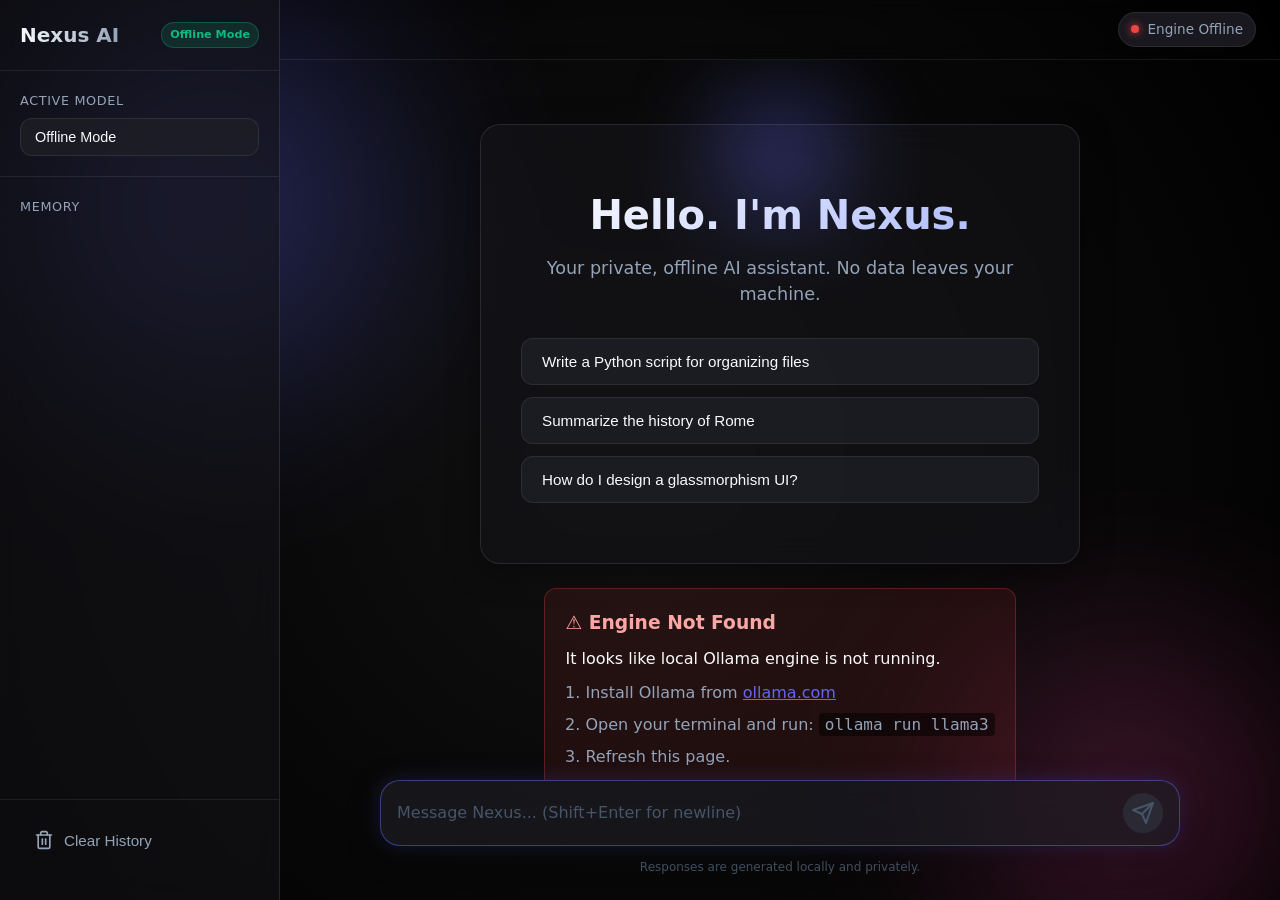
==== index.html @ d17c0cdf "feat: implement autonomous local AI assistant with tool-calling capabilities and startup automation" ====
<!DOCTYPE html>
<html lang="en">
<head>
    <meta charset="UTF-8">
    <meta name="viewport" content="width=device-width, initial-scale=1.0">
    <title>Nexus - Local AI Assistant</title>
    <meta name="description" content="A private, entirely offline, beautifully designed AI assistant powered by Ollama.">
    <link rel="stylesheet" href="style.css">
</head>
<body>
    <div class="app-background">
        <div class="blob blob-1"></div>
        <div class="blob blob-2"></div>
    </div>

    <div class="container">
        <!-- Sidebar -->
        <aside class="sidebar" id="sidebar">
            <div class="sidebar-header">
                <h2>Nexus AI</h2>
                <span class="badge offline-badge">Offline Mode</span>
            </div>
            
            <div class="model-selector-container">
                <label for="model-selector">Active Model</label>
                <div class="custom-select">
                    <select id="model-selector">
                        <option value="loading">Loading models...</option>
                    </select>
                </div>
            </div>

            <nav class="chat-history" id="chat-history">
                <p class="history-label">Memory</p>
                <!-- History items will be injected here -->
            </nav>

            <div class="sidebar-footer">
                <button class="settings-btn" id="clear-chats-btn">
                    <svg width="20" height="20" viewBox="0 0 24 24" fill="none" stroke="currentColor" stroke-width="2" stroke-linecap="round" stroke-linejoin="round"><polyline points="3 6 5 6 21 6"></polyline><path d="M19 6v14a2 2 0 0 1-2 2H7a2 2 0 0 1-2-2V6m3 0V4a2 2 0 0 1 2-2h4a2 2 0 0 1 2 2v2"></path><line x1="10" y1="11" x2="10" y2="17"></line><line x1="14" y1="11" x2="14" y2="17"></line></svg>
                    Clear History
                </button>
            </div>
        </aside>

        <!-- Main Chat Area -->
        <main class="chat-main">
            <header class="top-bar">
                <button id="mobile-menu-btn" class="mobile-only icon-btn">
                    <svg width="24" height="24" viewBox="0 0 24 24" fill="none" stroke="currentColor" stroke-width="2"><line x1="3" y1="12" x2="21" y2="12"></line><line x1="3" y1="6" x2="21" y2="6"></line><line x1="3" y1="18" x2="21" y2="18"></line></svg>
                </button>
                <div class="connection-status" id="connection-status">
                    <span class="status-dot disconnected"></span>
                    <span class="status-text">Ollama Engine Checking...</span>
                </div>
            </header>

            <div class="chat-window" id="chat-window">
                <!-- Welcome Screen -->
                <div class="welcome-screen" id="welcome-screen">
                    <div class="glass-hero">
                        <div class="glow-orb"></div>
                        <h1>Hello. I'm Nexus.</h1>
                        <p>Your private, offline AI assistant. No data leaves your machine.</p>
                        
                        <div class="suggestion-chips">
                            <button class="chip">Write a Python script for organizing files</button>
                            <button class="chip">Summarize the history of Rome</button>
                            <button class="chip">How do I design a glassmorphism UI?</button>
                        </div>
                    </div>

                    <div id="setup-instruction" class="hidden error-card">
                        <h3>⚠️ Engine Not Found</h3>
                        <p>It looks like local Ollama engine is not running.</p>
                        <ol>
                            <li>Install Ollama from <a href="https://ollama.com" target="_blank">ollama.com</a></li>
                            <li>Open your terminal and run: <code>ollama run llama3</code></li>
                            <li>Refresh this page.</li>
                        </ol>
                    </div>
                </div>
                
                <!-- Messages will be injected here -->
                <div class="messages-container" id="messages-container"></div>
                
                <!-- Typign Indicator -->
                <div class="typing-indicator hidden" id="typing-indicator">
                    <span></span><span></span><span></span>
                </div>
            </div>

            <!-- Input Area -->
            <div class="input-area">
                <form id="chat-form" class="chat-form">
                    <div class="input-wrapper glass-panel">
                        <textarea 
                            id="user-input" 
                            placeholder="Message Nexus... (Shift+Enter for newline)" 
                            rows="1"
                            autofocus
                        ></textarea>
                        <button type="submit" id="send-btn" class="send-btn" disabled>
                            <svg width="24" height="24" viewBox="0 0 24 24" fill="none" stroke="currentColor" stroke-width="2" stroke-linecap="round" stroke-linejoin="round"><line x1="22" y1="2" x2="11" y2="13"></line><polygon points="22 2 15 22 11 13 2 9 22 2"></polygon></svg>
                        </button>
                    </div>
                    <div class="input-footer">
                        Responses are generated locally and privately.
                    </div>
                </form>
            </div>
        </main>
    </div>

    <script src="app.js"></script>
</body>
</html>
---- style.css ----
/* ==========================================================================
   Base Styles & Variables
   ========================================================================== */
   :root {
    /* Color Palette - Cyber Dark Theme */
    --bg-color: #050505;
    --surface-1: rgba(20, 20, 25, 0.6);
    --surface-2: rgba(30, 30, 38, 0.8);
    --surface-3: rgba(45, 45, 55, 0.9);
    
    --primary: #6366f1; /* Vibrant Indigo */
    --primary-hover: #818cf8;
    --primary-glow: rgba(99, 102, 241, 0.5);
    
    --secondary: #ec4899; /* Vibrant Pink */
    --accent: #10b981; /* Emerald Green */
    
    --text-primary: #f8fafc;
    --text-secondary: #94a3b8;
    --text-muted: #475569;
    
    --border: rgba(255, 255, 255, 0.08);
    
    /* Typography */
    --font-sans: system-ui, -apple-system, BlinkMacSystemFont, 'Segoe UI', Roboto, Helvetica, Arial, sans-serif;
    --font-mono: 'JetBrains Mono', 'Fira Code', Consolas, Monaco, monospace;
    
    /* Glassmorphism */
    --glass-blur: blur(16px);
    --glass-shadow: 0 8px 32px 0 rgba(0, 0, 0, 0.37);
    --glass-border: 1px solid rgba(255, 255, 255, 0.1);
    
    /* Other */
    --radius-sm: 8px;
    --radius-md: 12px;
    --radius-lg: 20px;
    --radius-pill: 9999px;
    
    --transition-fast: 0.2s cubic-bezier(0.4, 0, 0.2, 1);
    --transition-smooth: 0.4s cubic-bezier(0.4, 0, 0.2, 1);
}

* {
    margin: 0;
    padding: 0;
    box-sizing: border-box;
}

body {
    background-color: var(--bg-color);
    color: var(--text-primary);
    font-family: var(--font-sans);
    line-height: 1.5;
    overflow: hidden;
    height: 100vh;
}

/* ==========================================================================
   Background & Ambient Effects
   ========================================================================== */
.app-background {
    position: fixed;
    top: 0;
    left: 0;
    width: 100vw;
    height: 100vh;
    z-index: -1;
    overflow: hidden;
    background: radial-gradient(circle at center, #111 0%, #000 100%);
}

.blob {
    position: absolute;
    filter: blur(80px);
    border-radius: 50%;
    opacity: 0.4;
    animation: float 20s infinite alternate cubic-bezier(0.4, 0, 0.2, 1);
}

.blob-1 {
    width: 600px;
    height: 600px;
    background: radial-gradient(circle, var(--primary) 0%, transparent 70%);
    top: -100px;
    left: -100px;
}

.blob-2 {
    width: 500px;
    height: 500px;
    background: radial-gradient(circle, var(--secondary) 0%, transparent 70%);
    bottom: -150px;
    right: -100px;
    animation-delay: -5s;
    opacity: 0.3;
}

@keyframes float {
    0% { transform: translate(0, 0) scale(1); }
    50% { transform: translate(100px, 50px) scale(1.1); }
    100% { transform: translate(-50px, 100px) scale(0.9); }
}

/* ==========================================================================
   Layout
   ========================================================================== */
.container {
    display: flex;
    height: 100vh;
    width: 100vw;
    max-width: 1800px;
    margin: 0 auto;
}

/* ==========================================================================
   Sidebar
   ========================================================================== */
.sidebar {
    width: 280px;
    background: var(--surface-1);
    backdrop-filter: var(--glass-blur);
    -webkit-backdrop-filter: var(--glass-blur);
    border-right: var(--glass-border);
    display: flex;
    flex-direction: column;
    padding: 20px 0;
    transition: transform var(--transition-smooth);
    z-index: 10;
}

.sidebar-header {
    padding: 0 20px 20px;
    border-bottom: 1px solid var(--border);
    display: flex;
    align-items: center;
    justify-content: space-between;
}

.sidebar-header h2 {
    font-size: 1.25rem;
    font-weight: 700;
    background: linear-gradient(to right, var(--text-primary), var(--text-secondary));
    -webkit-background-clip: text;
    -webkit-text-fill-color: transparent;
}

.offline-badge {
    background: rgba(16, 185, 129, 0.15);
    color: var(--accent);
    padding: 4px 8px;
    border-radius: var(--radius-pill);
    font-size: 0.7rem;
    font-weight: 600;
    border: 1px solid rgba(16, 185, 129, 0.3);
}

.model-selector-container {
    padding: 20px;
    border-bottom: 1px solid var(--border);
}

.model-selector-container label {
    display: block;
    font-size: 0.8rem;
    color: var(--text-secondary);
    margin-bottom: 8px;
    text-transform: uppercase;
    letter-spacing: 0.05em;
}

.custom-select {
    position: relative;
}

select {
    width: 100%;
    appearance: none;
    background: var(--surface-2);
    border: 1px solid var(--border);
    color: var(--text-primary);
    padding: 10px 14px;
    border-radius: var(--radius-md);
    font-size: 0.9rem;
    cursor: pointer;
    transition: var(--transition-fast);
    outline: none;
}

select:hover, select:focus {
    border-color: var(--primary);
    box-shadow: 0 0 0 2px var(--primary-glow);
}

.chat-history {
    flex: 1;
    overflow-y: auto;
    padding: 20px;
    display: flex;
    flex-direction: column;
    gap: 8px;
}

.history-label {
    font-size: 0.8rem;
    color: var(--text-secondary);
    margin-bottom: 8px;
    text-transform: uppercase;
    letter-spacing: 0.05em;
}

/* Scrollbar */
::-webkit-scrollbar { width: 6px; }
::-webkit-scrollbar-track { background: transparent; }
::-webkit-scrollbar-thumb { background: rgba(255, 255, 255, 0.1); border-radius: 10px; }
::-webkit-scrollbar-thumb:hover { background: rgba(255, 255, 255, 0.2); }

.sidebar-footer {
    padding: 20px;
    border-top: 1px solid var(--border);
}

.settings-btn {
    width: 100%;
    display: flex;
    align-items: center;
    gap: 10px;
    background: transparent;
    color: var(--text-secondary);
    border: none;
    padding: 10px 14px;
    border-radius: var(--radius-md);
    cursor: pointer;
    font-size: 0.95rem;
    transition: var(--transition-fast);
}

.settings-btn:hover {
    background: rgba(255, 255, 255, 0.05);
    color: var(--text-primary);
}

/* ==========================================================================
   Main Chat Area
   ========================================================================== */
.chat-main {
    flex: 1;
    display: flex;
    flex-direction: column;
    position: relative;
}

.top-bar {
    height: 60px;
    padding: 0 24px;
    display: flex;
    align-items: center;
    justify-content: flex-end; /* Mobile menu on left, status on right */
    backdrop-filter: blur(10px);
    -webkit-backdrop-filter: blur(10px);
    border-bottom: 1px solid var(--border);
    z-index: 5;
}

.mobile-only { display: none; }
.icon-btn {
    background: transparent;
    border: none;
    color: var(--text-secondary);
    cursor: pointer;
    padding: 8px;
    border-radius: var(--radius-sm);
    transition: var(--transition-fast);
}
.icon-btn:hover { background: var(--surface-2); color: var(--text-primary); }

.connection-status {
    display: flex;
    align-items: center;
    gap: 8px;
    font-size: 0.85rem;
    color: var(--text-secondary);
    background: var(--surface-2);
    padding: 6px 12px;
    border-radius: var(--radius-pill);
    border: 1px solid var(--border);
}

.status-dot {
    width: 8px;
    height: 8px;
    border-radius: 50%;
}
.status-dot.connected { background: var(--accent); box-shadow: 0 0 8px var(--accent); }
.status-dot.disconnected { background: #ef4444; box-shadow: 0 0 8px #ef4444; }
.status-dot.checking { background: #f59e0b; animation: pulse 1.5s infinite; }

@keyframes pulse {
    0% { opacity: 0.5; }
    50% { opacity: 1; }
    100% { opacity: 0.5; }
}

.chat-window {
    flex: 1;
    overflow-y: auto;
    padding: 24px;
    display: flex;
    flex-direction: column;
    scroll-behavior: smooth;
}

.messages-container {
    max-width: 800px;
    margin: 0 auto;
    width: 100%;
    display: flex;
    flex-direction: column;
    gap: 24px;
    padding-bottom: 40px;
}

/* ==========================================================================
   Welcome Screen Design
   ========================================================================== */
.welcome-screen {
    flex: 1;
    display: flex;
    flex-direction: column;
    align-items: center;
    justify-content: center;
    text-align: center;
    padding: 40px 20px;
}

.glass-hero {
    background: var(--surface-1);
    backdrop-filter: var(--glass-blur);
    -webkit-backdrop-filter: var(--glass-blur);
    border: var(--glass-border);
    border-radius: var(--radius-lg);
    padding: 60px 40px;
    max-width: 600px;
    position: relative;
    box-shadow: var(--glass-shadow);
    animation: formIn 0.8s cubic-bezier(0.16, 1, 0.3, 1) forwards;
}

.glow-orb {
    position: absolute;
    top: -20px;
    left: 50%;
    transform: translateX(-50%);
    width: 100px;
    height: 100px;
    background: var(--primary);
    filter: blur(50px);
    opacity: 0.5;
    z-index: -1;
}

.glass-hero h1 {
    font-size: 2.5rem;
    font-weight: 800;
    margin-bottom: 10px;
    background: linear-gradient(135deg, #fff 0%, #a5b4fc 100%);
    -webkit-background-clip: text;
    -webkit-text-fill-color: transparent;
}

.glass-hero p {
    color: var(--text-secondary);
    margin-bottom: 30px;
    font-size: 1.1rem;
}

.suggestion-chips {
    display: flex;
    flex-direction: column;
    gap: 12px;
}

.chip {
    background: var(--surface-2);
    border: 1px solid var(--border);
    color: var(--text-primary);
    padding: 14px 20px;
    border-radius: var(--radius-md);
    font-size: 0.95rem;
    cursor: pointer;
    transition: all var(--transition-fast);
    text-align: left;
}

.chip:hover {
    background: rgba(255, 255, 255, 0.08);
    border-color: var(--primary-glow);
    transform: translateY(-2px);
}

.error-card {
    margin-top: 24px;
    background: rgba(239, 68, 68, 0.1);
    border: 1px solid rgba(239, 68, 68, 0.3);
    padding: 20px;
    border-radius: var(--radius-md);
    text-align: left;
}
.error-card h3 { color: #fca5a5; margin-bottom: 10px; }
.error-card a { color: var(--primary); }
.error-card code { background: rgba(0,0,0,0.5); padding: 2px 6px; border-radius: 4px; font-family: var(--font-mono); }
.error-card ol { padding-left: 20px; color: var(--text-secondary); margin-top: 10px; }
.error-card li { margin-bottom: 8px; }

.hidden { display: none !important; }

/* ==========================================================================
   Chat Messages
   ========================================================================== */
.message {
    display: flex;
    gap: 16px;
    opacity: 0;
    animation: slideUp 0.4s var(--transition-smooth) forwards;
}

.message.user { flex-direction: row-reverse; }

.avatar {
    width: 36px;
    height: 36px;
    border-radius: 50%;
    display: flex;
    align-items: center;
    justify-content: center;
    font-weight: bold;
    flex-shrink: 0;
}

.user .avatar { background: var(--primary); color: white; }
.assistant .avatar {
    background: var(--surface-3);
    border: 1px solid var(--border);
    box-shadow: 0 0 10px var(--primary-glow);
}

.msg-content {
    background: var(--surface-1);
    backdrop-filter: blur(8px);
    -webkit-backdrop-filter: blur(8px);
    border: var(--glass-border);
    padding: 16px 20px;
    border-radius: var(--radius-lg);
    max-width: 85%;
    line-height: 1.6;
    font-size: 0.95rem;
}

.user .msg-content {
    background: var(--surface-2);
    border-radius: var(--radius-lg) 4px var(--radius-lg) var(--radius-lg);
    border-color: rgba(255, 255, 255, 0.05);
}

.assistant .msg-content {
    border-radius: 4px var(--radius-lg) var(--radius-lg) var(--radius-lg);
    box-shadow: 0 4px 15px rgba(0,0,0,0.2);
}

/* Markdown parsing base styles */
.msg-content pre {
    background: #0f111a;
    padding: 16px;
    border-radius: var(--radius-md);
    overflow-x: auto;
    margin: 12px 0;
    border: 1px solid rgba(255,255,255,0.05);
}
.msg-content code {
    font-family: var(--font-mono);
    font-size: 0.85rem;
    color: #a5b4fc;
}
.msg-content p:not(:last-child) { margin-bottom: 12px; }

/* Typing indicator */
.typing-indicator {
    display: flex;
    gap: 4px;
    padding: 16px;
    margin-left: 52px; /* aligns with assistant message content */
}

.typing-indicator span {
    width: 6px;
    height: 6px;
    background: var(--text-secondary);
    border-radius: 50%;
    animation: bounce 1.4s infinite ease-in-out both;
}

.typing-indicator span:nth-child(1) { animation-delay: -0.32s; }
.typing-indicator span:nth-child(2) { animation-delay: -0.16s; }

@keyframes bounce {
    0%, 80%, 100% { transform: scale(0); }
    40% { transform: scale(1); }
}

@keyframes slideUp {
    from { opacity: 0; transform: translateY(20px); }
    to { opacity: 1; transform: translateY(0); }
}

/* ==========================================================================
   Input Area
   ========================================================================== */
.input-area {
    padding: 0 24px 24px;
    position: relative;
}

.chat-form {
    max-width: 800px;
    margin: 0 auto;
    position: relative;
    z-index: 10;
}

.glass-panel {
    background: rgba(30, 30, 38, 0.65);
    backdrop-filter: var(--glass-blur);
    -webkit-backdrop-filter: var(--glass-blur);
    border: 1px solid rgba(255, 255, 255, 0.15);
    border-radius: var(--radius-lg);
    box-shadow: var(--glass-shadow);
    display: flex;
    align-items: flex-end;
    padding: 12px 16px;
    transition: border-color var(--transition-fast), box-shadow var(--transition-fast);
}

.glass-panel:focus-within {
    border-color: rgba(99, 102, 241, 0.5);
    box-shadow: 0 0 20px rgba(99, 102, 241, 0.2), var(--glass-shadow);
}

#user-input {
    flex: 1;
    background: transparent;
    border: none;
    color: var(--text-primary);
    font-family: var(--font-sans);
    font-size: 1rem;
    resize: none;
    max-height: 200px;
    padding: 8px 0;
    outline: none;
    line-height: 1.5;
}

#user-input::placeholder { color: var(--text-muted); }

.send-btn {
    background: var(--primary);
    color: white;
    border: none;
    width: 40px;
    height: 40px;
    border-radius: 50%;
    display: flex;
    align-items: center;
    justify-content: center;
    cursor: pointer;
    transition: var(--transition-fast);
    flex-shrink: 0;
    margin-left: 12px;
}

.send-btn:hover:not(:disabled) {
    background: var(--primary-hover);
    transform: scale(1.05);
    box-shadow: 0 0 15px var(--primary-glow);
}

.send-btn:disabled {
    background: var(--surface-3);
    color: var(--text-muted);
    cursor: not-allowed;
    transform: none;
    box-shadow: none;
}

.input-footer {
    text-align: center;
    font-size: 0.75rem;
    color: var(--text-muted);
    margin-top: 12px;
}

/* ==========================================================================
   Responsive Design
   ========================================================================== */
@media (max-width: 768px) {
    .container { position: relative; }
    
    .sidebar {
        position: absolute;
        left: -100%;
        height: 100%;
        box-shadow: 5px 0 25px rgba(0,0,0,0.5);
    }
    
    .sidebar.open { left: 0; }
    
    .mobile-only { display: block; }
    
    .top-bar { justify-content: space-between; }
    
    .message { max-width: 95%; flex-direction: column !important; gap: 8px; }
    .avatar { width: 28px; height: 28px; font-size: 12px; }
    
    .msg-content { max-width: 100%; }
}
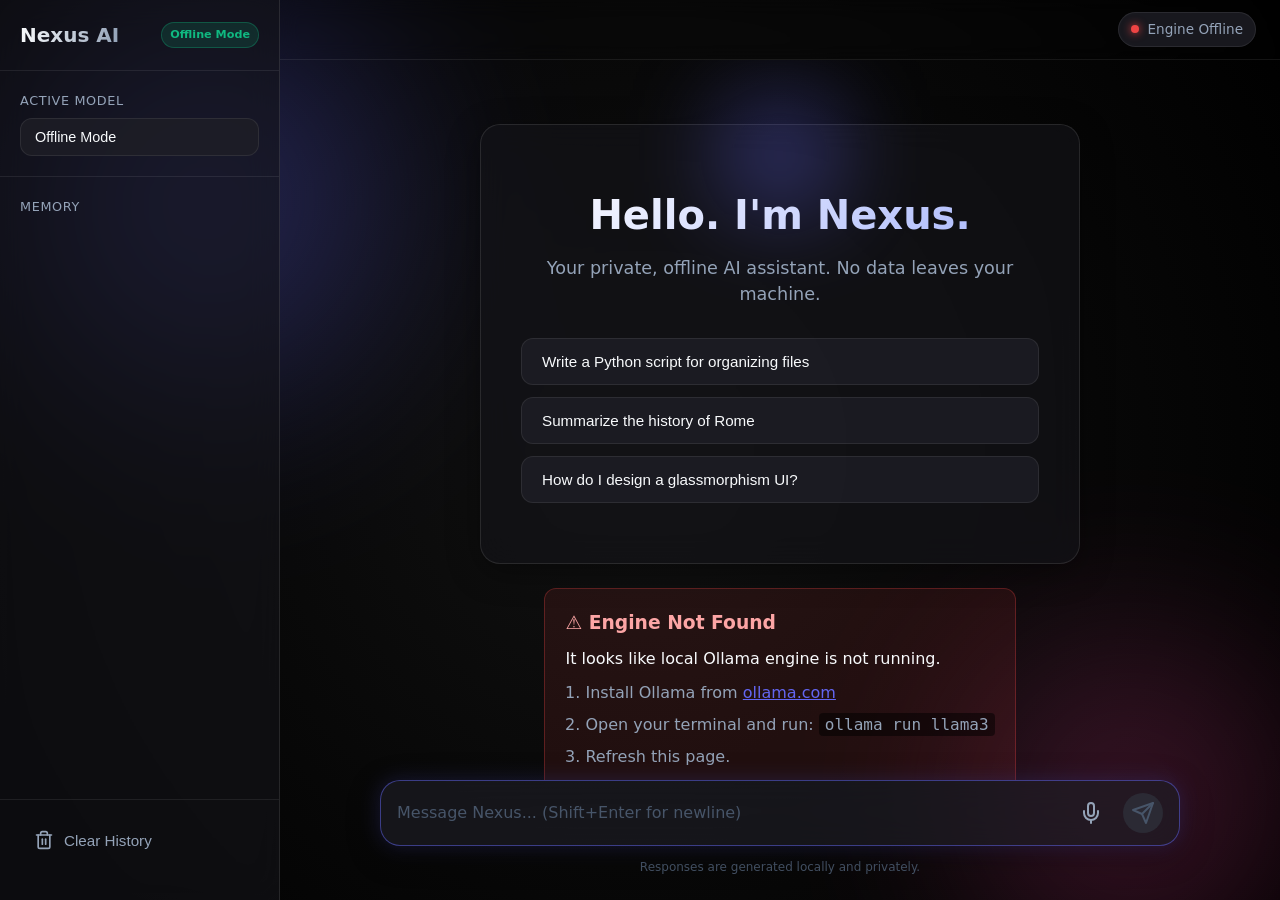
==== commit c34e2db8: "feat: integrate Web Speech API for voice input and text-to-speech functionality with visual feedback" ====
--- a/index.html
+++ b/index.html
@@ -100,6 +100,9 @@
                             rows="1"
                             autofocus
                         ></textarea>
+                        <button type="button" id="mic-btn" class="mic-btn" title="Speak to Jarvis">
+                            <svg width="24" height="24" viewBox="0 0 24 24" fill="none" stroke="currentColor" stroke-width="2" stroke-linecap="round" stroke-linejoin="round"><path d="M12 2a3 3 0 0 0-3 3v7a3 3 0 0 0 6 0V5a3 3 0 0 0-3-3Z"></path><path d="M19 10v2a7 7 0 0 1-14 0v-2"></path><line x1="12" y1="19" x2="12" y2="22"></line></svg>
+                        </button>
                         <button type="submit" id="send-btn" class="send-btn" disabled>
                             <svg width="24" height="24" viewBox="0 0 24 24" fill="none" stroke="currentColor" stroke-width="2" stroke-linecap="round" stroke-linejoin="round"><line x1="22" y1="2" x2="11" y2="13"></line><polygon points="22 2 15 22 11 13 2 9 22 2"></polygon></svg>
                         </button>
--- a/style.css
+++ b/style.css
@@ -356,6 +356,17 @@
     filter: blur(50px);
     opacity: 0.5;
     z-index: -1;
+    transition: all var(--transition-smooth);
+}
+
+.orb-speaking {
+    animation: orbPulse 1s infinite alternate ease-in-out;
+    background: var(--secondary);
+}
+
+@keyframes orbPulse {
+    from { transform: translateX(-50%) scale(1); opacity: 0.6; filter: blur(50px); }
+    to { transform: translateX(-50%) scale(1.4); opacity: 1; filter: blur(70px); box-shadow: 0 0 80px var(--secondary); }
 }
 
 .glass-hero h1 {
@@ -560,6 +571,39 @@
 
 #user-input::placeholder { color: var(--text-muted); }
 
+.mic-btn {
+    background: transparent;
+    color: var(--text-secondary);
+    border: none;
+    width: 40px;
+    height: 40px;
+    border-radius: 50%;
+    display: flex;
+    align-items: center;
+    justify-content: center;
+    cursor: pointer;
+    transition: var(--transition-fast);
+    flex-shrink: 0;
+    margin-left: 12px;
+}
+
+.mic-btn:hover {
+    color: var(--text-primary);
+    background: var(--surface-3);
+    transform: scale(1.05);
+}
+
+.mic-btn.mic-active {
+    color: #ef4444;
+    animation: micPulse 1.5s infinite;
+}
+
+@keyframes micPulse {
+    0% { transform: scale(1); text-shadow: 0 0 5px rgba(239, 68, 68, 0.5); }
+    50% { transform: scale(1.15); text-shadow: 0 0 15px rgba(239, 68, 68, 0.9); }
+    100% { transform: scale(1); text-shadow: 0 0 5px rgba(239, 68, 68, 0.5); }
+}
+
 .send-btn {
     background: var(--primary);
     color: white;
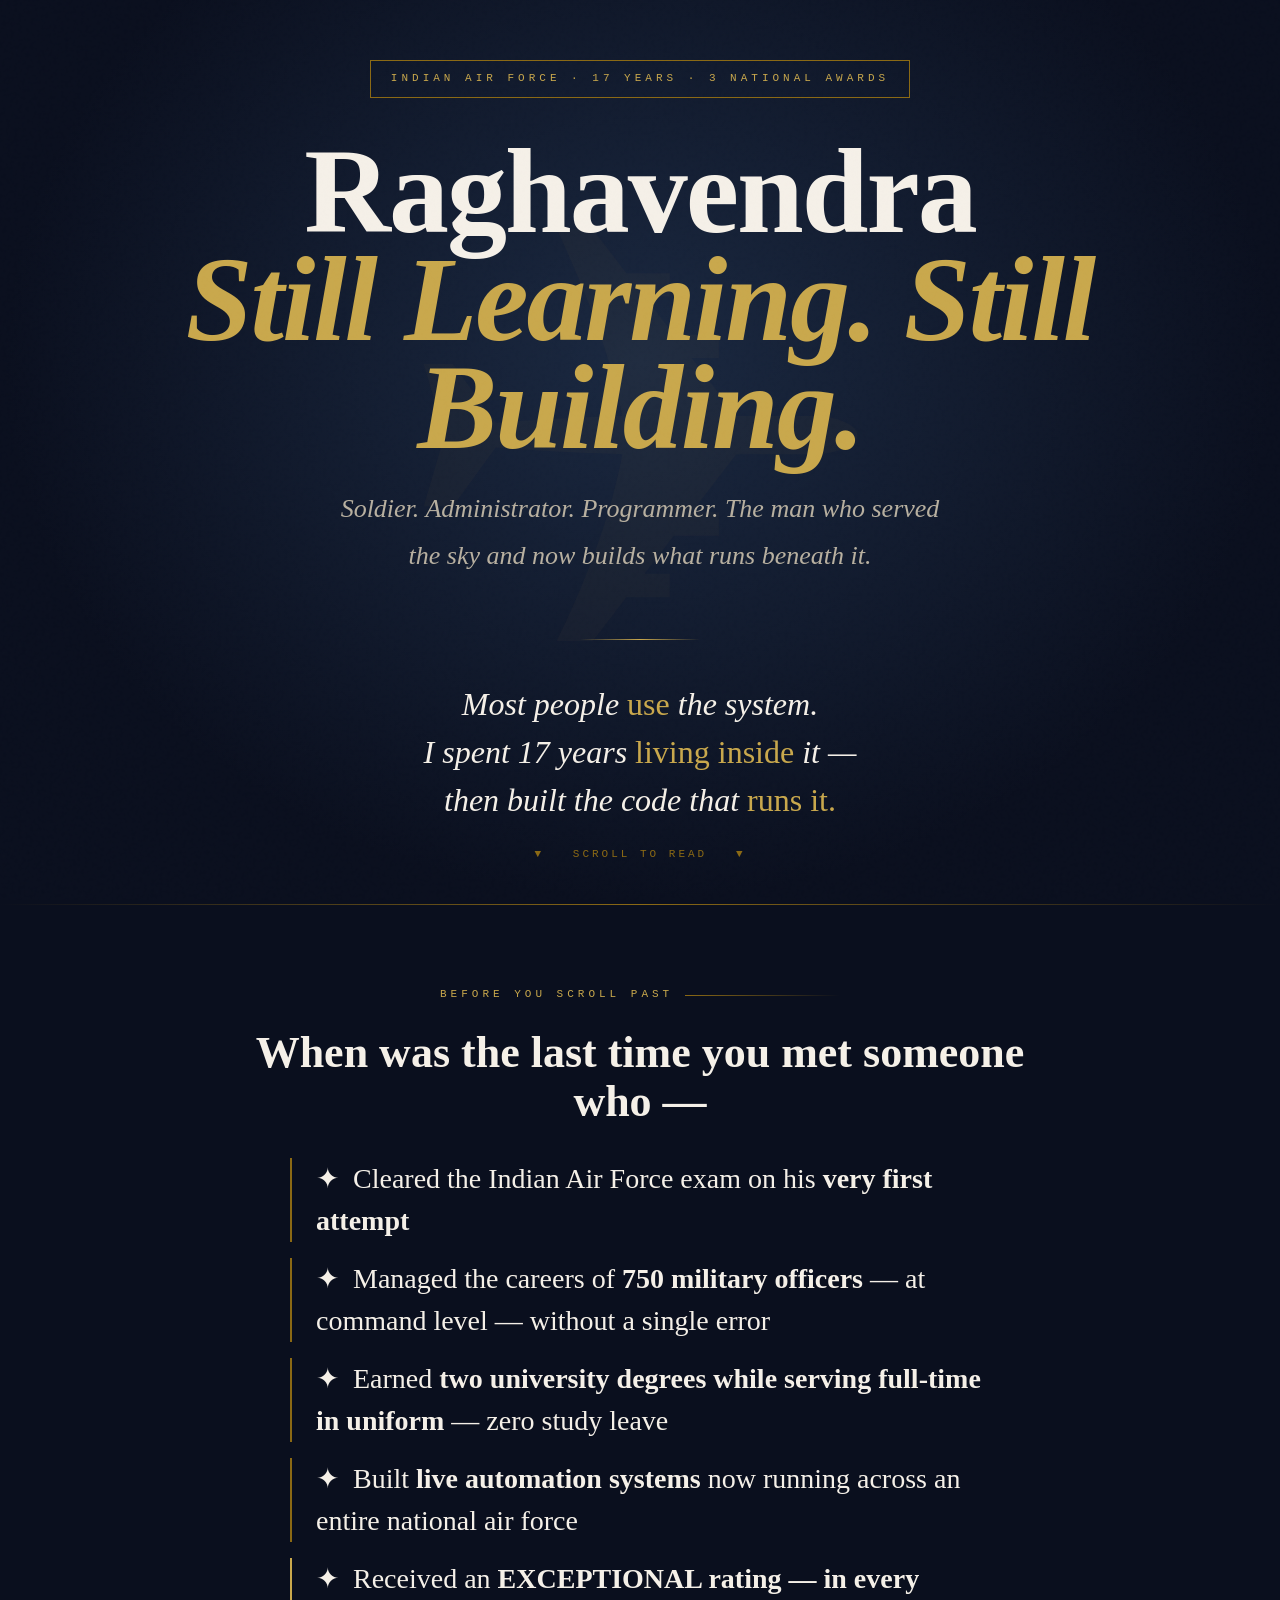
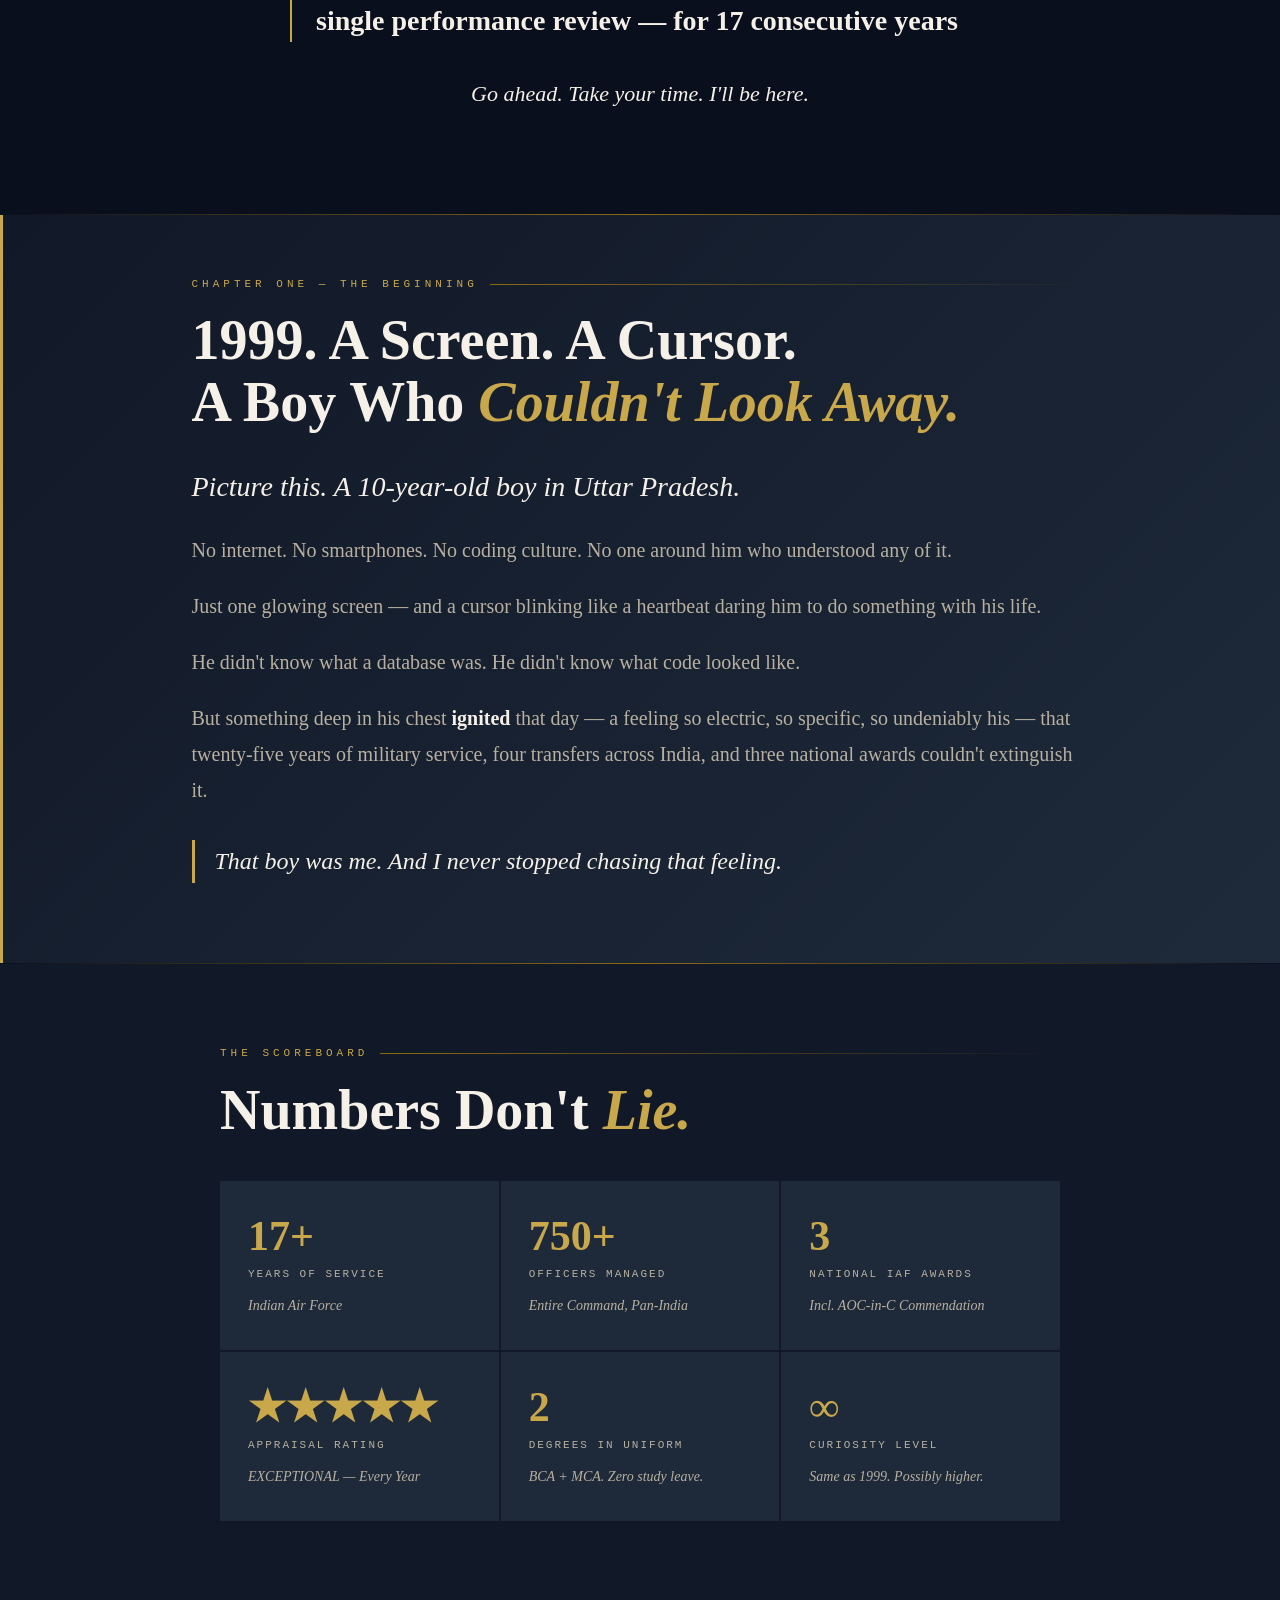
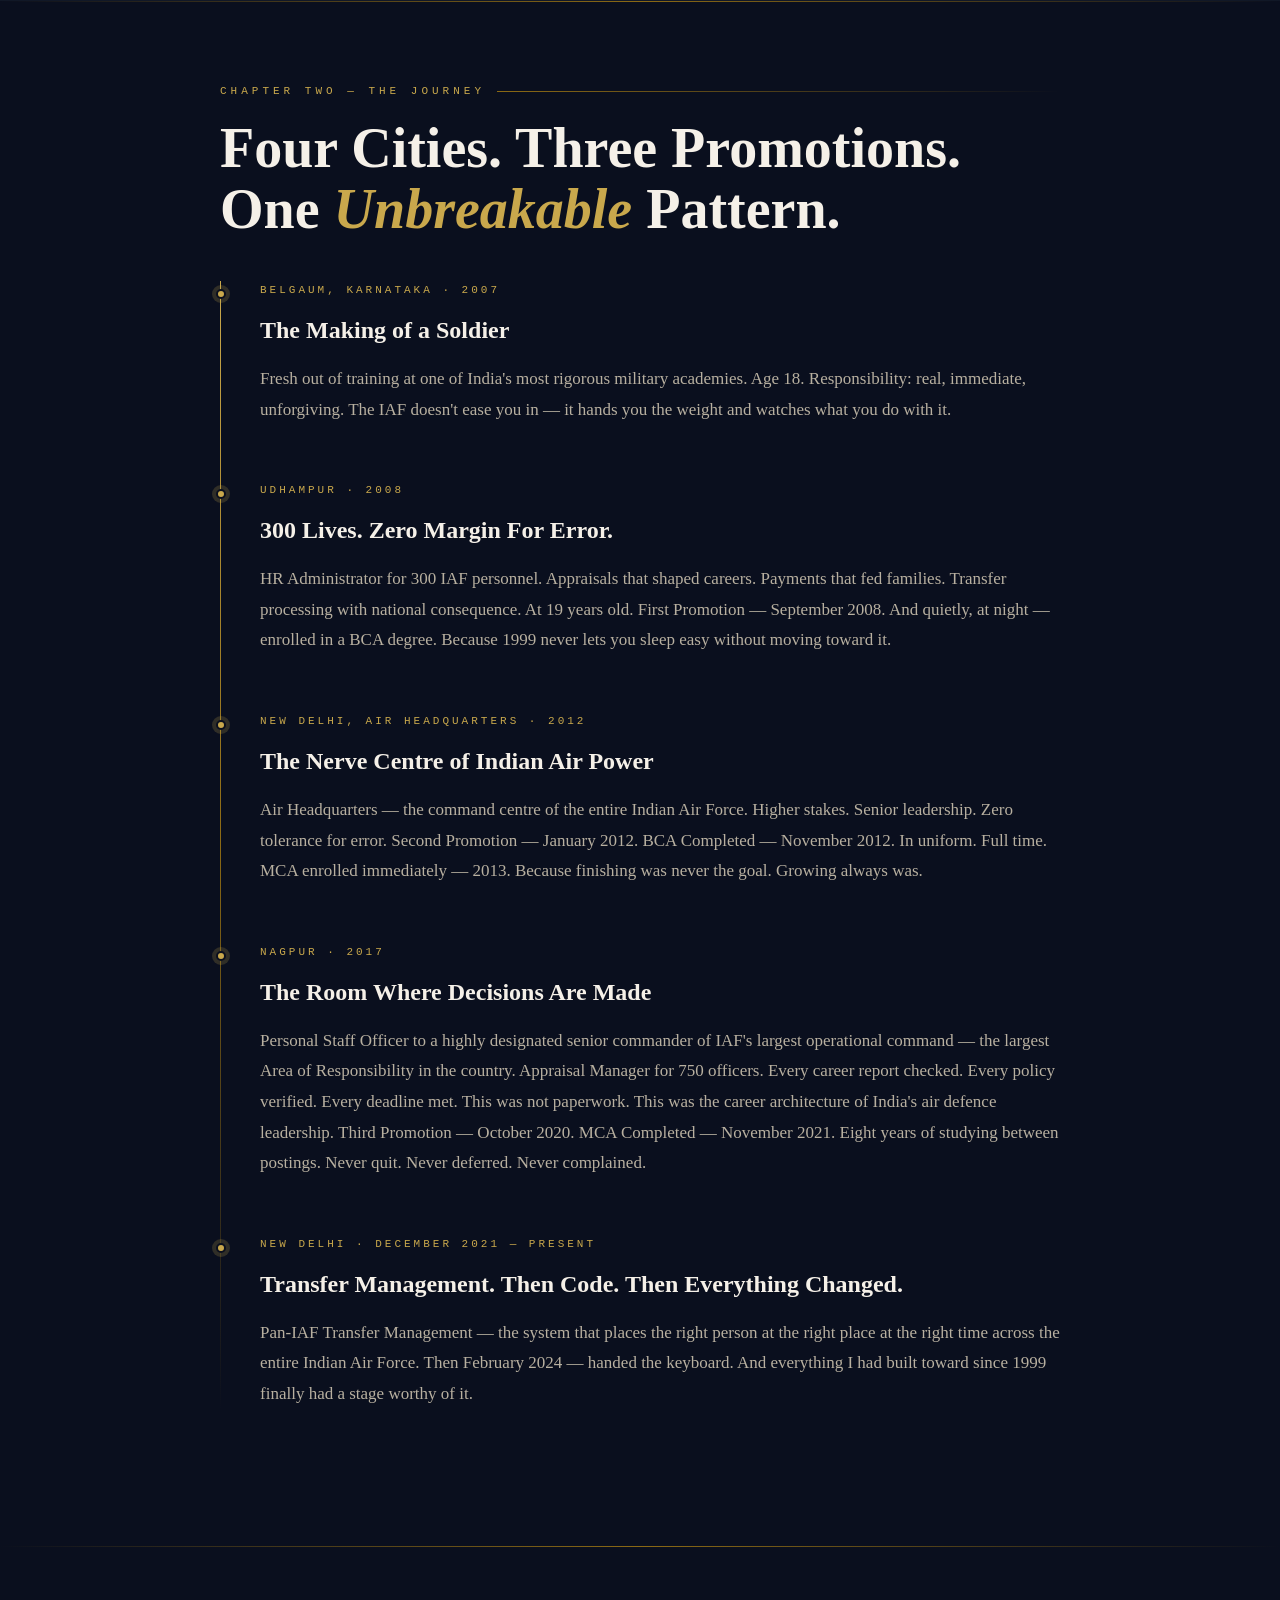
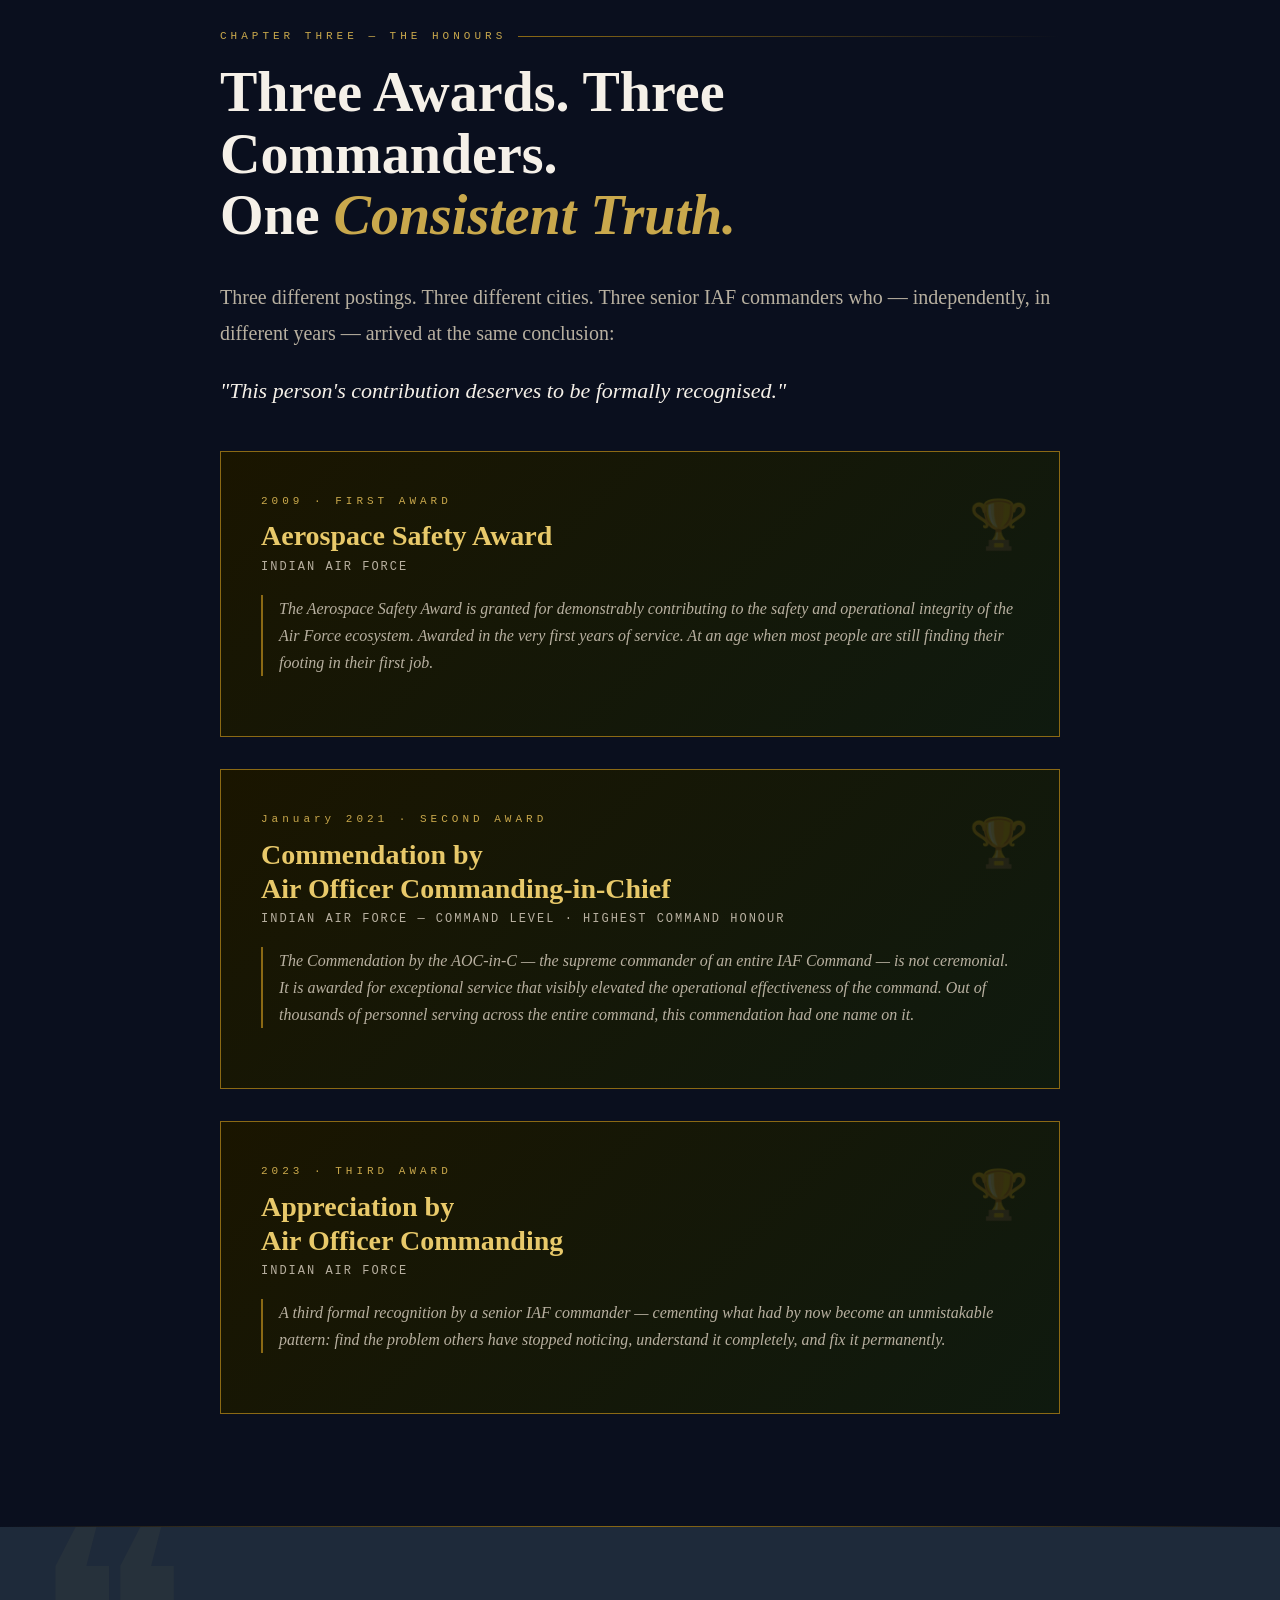
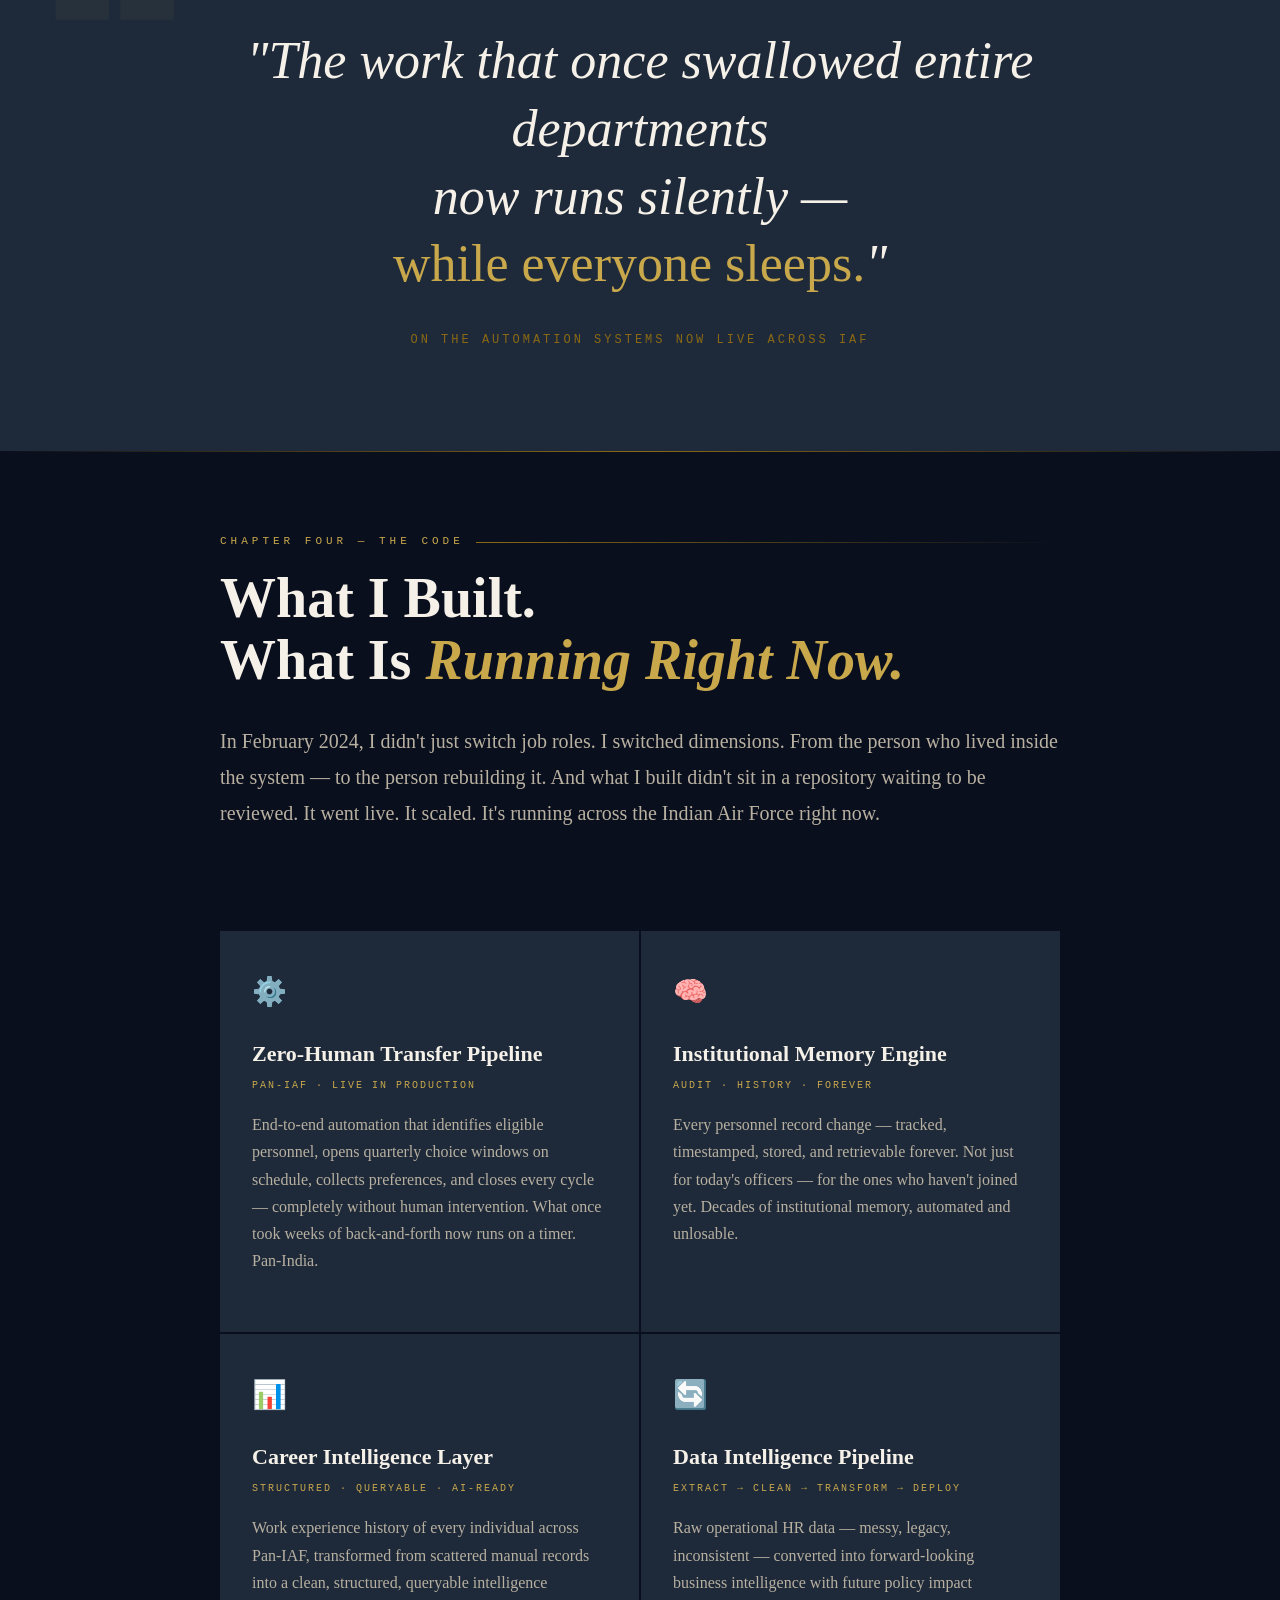
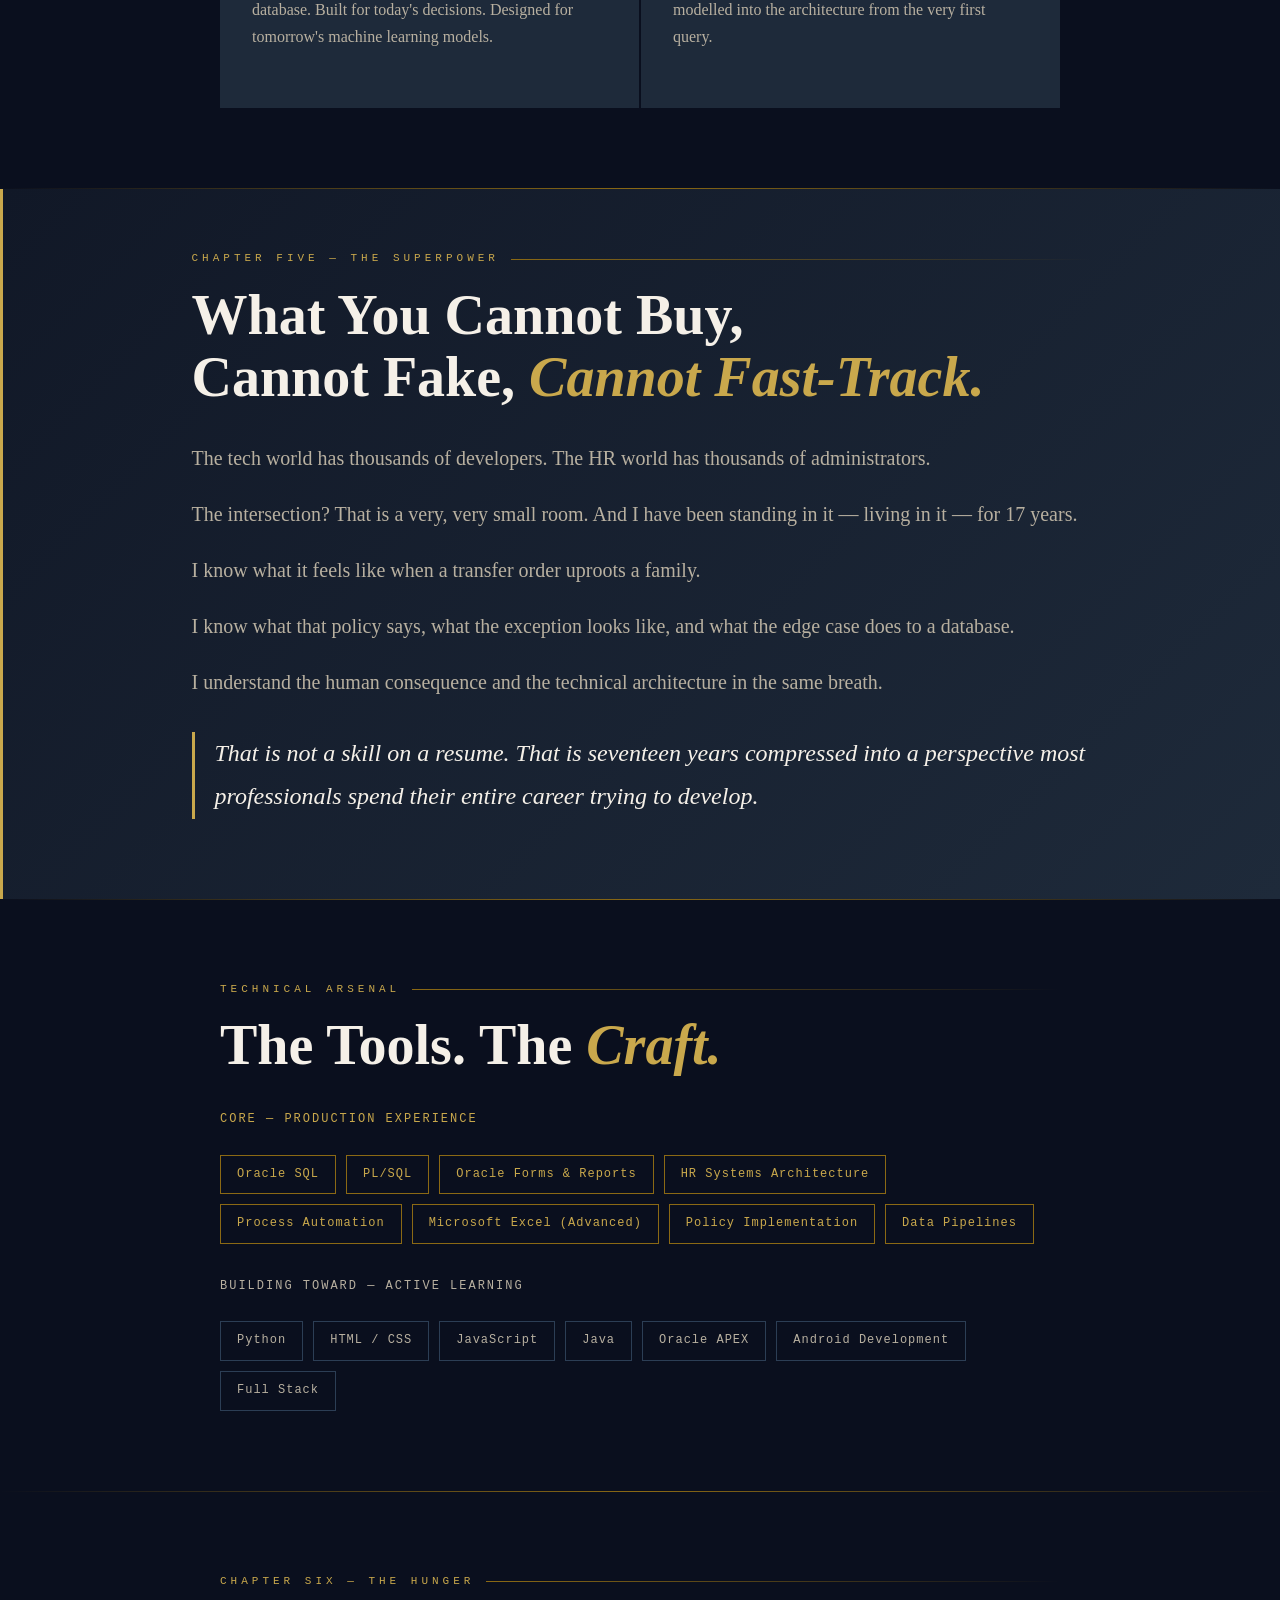
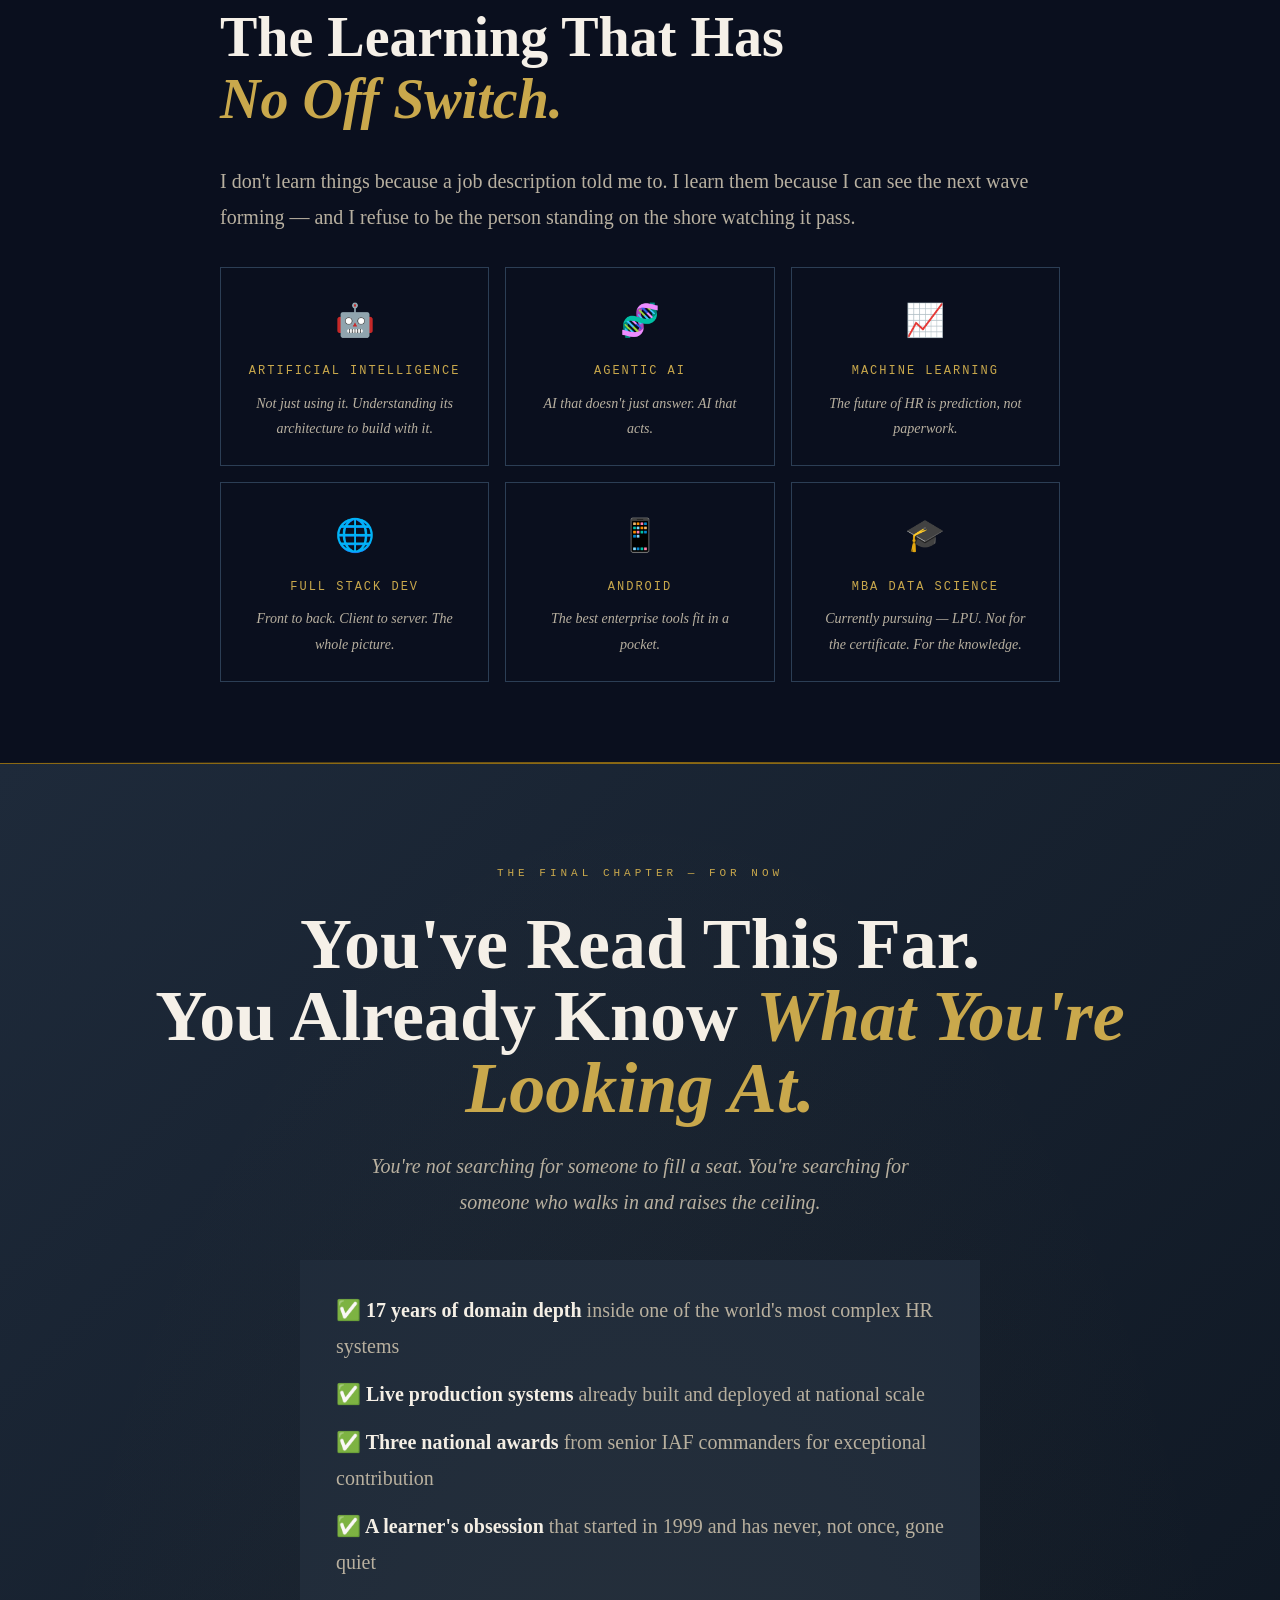
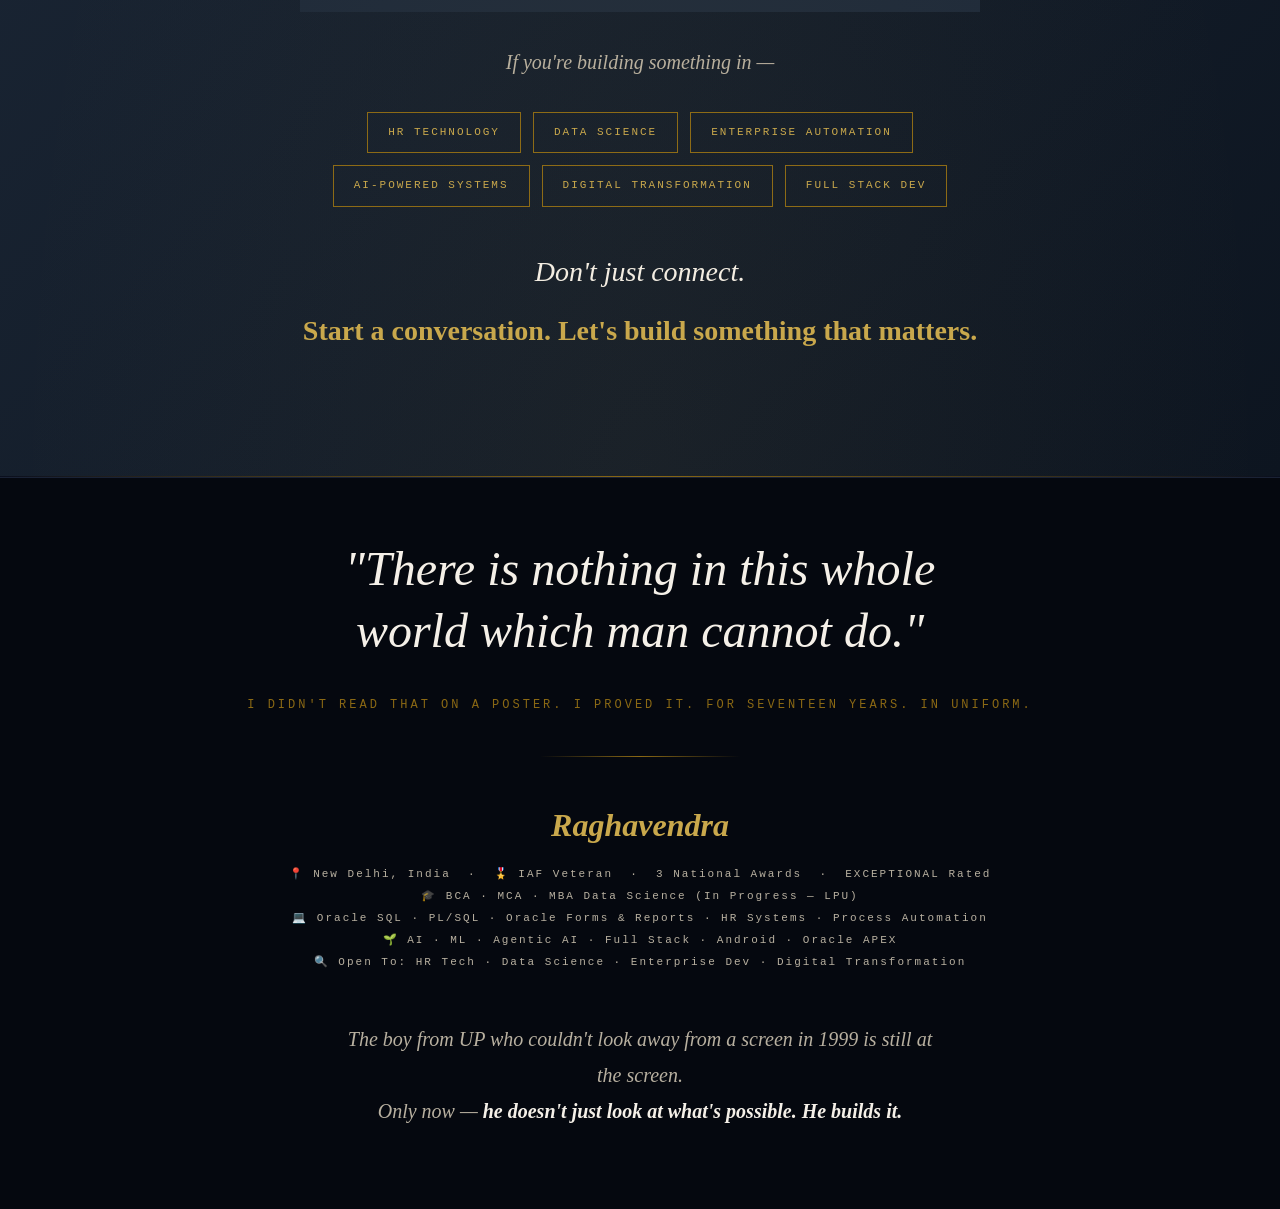
==== commit 4271d32f: "Add files via upload" ====
--- a/index.html
+++ b/index.html
@@ -1,120 +1,1128 @@
-<!DOCTYPE html>
-<html lang="en">
-<head>
-    <meta charset="UTF-8">
-    <meta name="viewport" content="width=device-width, initial-scale=1.0">
-    <title>Nexus - Local AI Assistant</title>
-    <meta name="description" content="A private, entirely offline, beautifully designed AI assistant powered by Ollama.">
-    <link rel="stylesheet" href="style.css">
-</head>
-<body>
-    <div class="app-background">
-        <div class="blob blob-1"></div>
-        <div class="blob blob-2"></div>
-    </div>
-
-    <div class="container">
-        <!-- Sidebar -->
-        <aside class="sidebar" id="sidebar">
-            <div class="sidebar-header">
-                <h2>Nexus AI</h2>
-                <span class="badge offline-badge">Offline Mode</span>
-            </div>
-            
-            <div class="model-selector-container">
-                <label for="model-selector">Active Model</label>
-                <div class="custom-select">
-                    <select id="model-selector">
-                        <option value="loading">Loading models...</option>
-                    </select>
-                </div>
-            </div>
-
-            <nav class="chat-history" id="chat-history">
-                <p class="history-label">Memory</p>
-                <!-- History items will be injected here -->
-            </nav>
-
-            <div class="sidebar-footer">
-                <button class="settings-btn" id="clear-chats-btn">
-                    <svg width="20" height="20" viewBox="0 0 24 24" fill="none" stroke="currentColor" stroke-width="2" stroke-linecap="round" stroke-linejoin="round"><polyline points="3 6 5 6 21 6"></polyline><path d="M19 6v14a2 2 0 0 1-2 2H7a2 2 0 0 1-2-2V6m3 0V4a2 2 0 0 1 2-2h4a2 2 0 0 1 2 2v2"></path><line x1="10" y1="11" x2="10" y2="17"></line><line x1="14" y1="11" x2="14" y2="17"></line></svg>
-                    Clear History
-                </button>
-            </div>
-        </aside>
-
-        <!-- Main Chat Area -->
-        <main class="chat-main">
-            <header class="top-bar">
-                <button id="mobile-menu-btn" class="mobile-only icon-btn">
-                    <svg width="24" height="24" viewBox="0 0 24 24" fill="none" stroke="currentColor" stroke-width="2"><line x1="3" y1="12" x2="21" y2="12"></line><line x1="3" y1="6" x2="21" y2="6"></line><line x1="3" y1="18" x2="21" y2="18"></line></svg>
-                </button>
-                <div class="connection-status" id="connection-status">
-                    <span class="status-dot disconnected"></span>
-                    <span class="status-text">Ollama Engine Checking...</span>
-                </div>
-            </header>
-
-            <div class="chat-window" id="chat-window">
-                <!-- Welcome Screen -->
-                <div class="welcome-screen" id="welcome-screen">
-                    <div class="glass-hero">
-                        <div class="glow-orb"></div>
-                        <h1>Hello. I'm Nexus.</h1>
-                        <p>Your private, offline AI assistant. No data leaves your machine.</p>
-                        
-                        <div class="suggestion-chips">
-                            <button class="chip">Write a Python script for organizing files</button>
-                            <button class="chip">Summarize the history of Rome</button>
-                            <button class="chip">How do I design a glassmorphism UI?</button>
-                        </div>
-                    </div>
-
-                    <div id="setup-instruction" class="hidden error-card">
-                        <h3>⚠️ Engine Not Found</h3>
-                        <p>It looks like local Ollama engine is not running.</p>
-                        <ol>
-                            <li>Install Ollama from <a href="https://ollama.com" target="_blank">ollama.com</a></li>
-                            <li>Open your terminal and run: <code>ollama run llama3</code></li>
-                            <li>Refresh this page.</li>
-                        </ol>
-                    </div>
-                </div>
-                
-                <!-- Messages will be injected here -->
-                <div class="messages-container" id="messages-container"></div>
-                
-                <!-- Typign Indicator -->
-                <div class="typing-indicator hidden" id="typing-indicator">
-                    <span></span><span></span><span></span>
-                </div>
-            </div>
-
-            <!-- Input Area -->
-            <div class="input-area">
-                <form id="chat-form" class="chat-form">
-                    <div class="input-wrapper glass-panel">
-                        <textarea 
-                            id="user-input" 
-                            placeholder="Message Nexus... (Shift+Enter for newline)" 
-                            rows="1"
-                            autofocus
-                        ></textarea>
-                        <button type="button" id="mic-btn" class="mic-btn" title="Speak to Jarvis">
-                            <svg width="24" height="24" viewBox="0 0 24 24" fill="none" stroke="currentColor" stroke-width="2" stroke-linecap="round" stroke-linejoin="round"><path d="M12 2a3 3 0 0 0-3 3v7a3 3 0 0 0 6 0V5a3 3 0 0 0-3-3Z"></path><path d="M19 10v2a7 7 0 0 1-14 0v-2"></path><line x1="12" y1="19" x2="12" y2="22"></line></svg>
-                        </button>
-                        <button type="submit" id="send-btn" class="send-btn" disabled>
-                            <svg width="24" height="24" viewBox="0 0 24 24" fill="none" stroke="currentColor" stroke-width="2" stroke-linecap="round" stroke-linejoin="round"><line x1="22" y1="2" x2="11" y2="13"></line><polygon points="22 2 15 22 11 13 2 9 22 2"></polygon></svg>
-                        </button>
-                    </div>
-                    <div class="input-footer">
-                        Responses are generated locally and privately.
-                    </div>
-                </form>
-            </div>
-        </main>
-    </div>
-
-    <script src="app.js"></script>
-</body>
-</html>
+<!DOCTYPE html>
+<html lang="en">
+<head>
+<meta charset="UTF-8">
+<meta name="viewport" content="width=device-width, initial-scale=1.0">
+<title>Raghavendra — IAF Veteran & Technology Builder</title>
+<link href="https://fonts.googleapis.com/css2?family=Playfair+Display:ital,wght@0,400;0,700;0,900;1,400;1,700&family=Space+Mono:wght@400;700&family=Crimson+Pro:ital,wght@0,300;0,400;0,600;1,300;1,400&display=swap" rel="stylesheet">
+<style>
+  :root {
+    --gold: #C9A84C;
+    --gold-light: #E8C96A;
+    --gold-dim: #8B6914;
+    --navy: #0A0F1E;
+    --navy-mid: #111827;
+    --navy-light: #1E2A3A;
+    --steel: #2C3E55;
+    --white: #F5F0E8;
+    --white-dim: #B8B0A0;
+    --accent-red: #8B1A1A;
+    --accent-blue: #1A3A5C;
+  }
+
+  * { margin: 0; padding: 0; box-sizing: border-box; }
+
+  html { scroll-behavior: smooth; }
+
+  body {
+    background-color: var(--navy);
+    color: var(--white);
+    font-family: 'Crimson Pro', serif;
+    font-size: 18px;
+    line-height: 1.8;
+    overflow-x: hidden;
+  }
+
+  /* ─── GRAIN OVERLAY ─── */
+  body::before {
+    content: '';
+    position: fixed;
+    inset: 0;
+    background-image: url("data:image/svg+xml,%3Csvg viewBox='0 0 256 256' xmlns='http://www.w3.org/2000/svg'%3E%3Cfilter id='noise'%3E%3CfeTurbulence type='fractalNoise' baseFrequency='0.9' numOctaves='4' stitchTiles='stitch'/%3E%3C/filter%3E%3Crect width='100%25' height='100%25' filter='url(%23noise)' opacity='0.04'/%3E%3C/svg%3E");
+    pointer-events: none;
+    z-index: 1000;
+    opacity: 0.4;
+  }
+
+  /* ─── HERO ─── */
+  .hero {
+    min-height: 100vh;
+    display: flex;
+    flex-direction: column;
+    justify-content: center;
+    align-items: center;
+    text-align: center;
+    padding: 60px 20px;
+    position: relative;
+    background: radial-gradient(ellipse at 50% 40%, #1A2840 0%, var(--navy) 70%);
+    overflow: hidden;
+  }
+
+  .hero::before {
+    content: '✈';
+    position: absolute;
+    font-size: 600px;
+    color: rgba(201, 168, 76, 0.03);
+    top: 50%;
+    left: 50%;
+    transform: translate(-50%, -50%);
+    pointer-events: none;
+    animation: slowRotate 60s linear infinite;
+  }
+
+  @keyframes slowRotate {
+    from { transform: translate(-50%, -50%) rotate(0deg); }
+    to { transform: translate(-50%, -50%) rotate(360deg); }
+  }
+
+  .hero-badge {
+    font-family: 'Space Mono', monospace;
+    font-size: 11px;
+    letter-spacing: 4px;
+    color: var(--gold);
+    text-transform: uppercase;
+    border: 1px solid var(--gold-dim);
+    padding: 8px 20px;
+    margin-bottom: 40px;
+    animation: fadeInDown 1s ease both;
+  }
+
+  .hero-name {
+    font-family: 'Playfair Display', serif;
+    font-size: clamp(56px, 10vw, 120px);
+    font-weight: 900;
+    line-height: 0.9;
+    letter-spacing: -2px;
+    color: var(--white);
+    animation: fadeInUp 1s ease 0.2s both;
+  }
+
+  .hero-name span {
+    color: var(--gold);
+    display: block;
+    font-style: italic;
+  }
+
+  .hero-tagline {
+    font-family: 'Crimson Pro', serif;
+    font-size: clamp(18px, 3vw, 26px);
+    font-style: italic;
+    color: var(--white-dim);
+    margin-top: 24px;
+    max-width: 600px;
+    animation: fadeInUp 1s ease 0.4s both;
+  }
+
+  .hero-divider {
+    width: 120px;
+    height: 1px;
+    background: linear-gradient(90deg, transparent, var(--gold), transparent);
+    margin: 40px auto;
+    animation: fadeIn 1s ease 0.6s both;
+  }
+
+  .hero-quote {
+    font-family: 'Playfair Display', serif;
+    font-size: clamp(20px, 3.5vw, 32px);
+    font-style: italic;
+    color: var(--white);
+    max-width: 800px;
+    line-height: 1.5;
+    animation: fadeInUp 1s ease 0.8s both;
+  }
+
+  .hero-quote em {
+    color: var(--gold);
+    font-style: normal;
+  }
+
+  .scroll-hint {
+    position: absolute;
+    bottom: 40px;
+    left: 50%;
+    transform: translateX(-50%);
+    font-family: 'Space Mono', monospace;
+    font-size: 11px;
+    letter-spacing: 3px;
+    color: var(--gold-dim);
+    animation: pulse 2s ease infinite;
+  }
+
+  @keyframes pulse {
+    0%, 100% { opacity: 0.4; }
+    50% { opacity: 1; }
+  }
+
+  /* ─── SECTIONS ─── */
+  section {
+    max-width: 900px;
+    margin: 0 auto;
+    padding: 80px 30px;
+  }
+
+  .section-label {
+    font-family: 'Space Mono', monospace;
+    font-size: 11px;
+    letter-spacing: 4px;
+    color: var(--gold);
+    text-transform: uppercase;
+    margin-bottom: 16px;
+    display: flex;
+    align-items: center;
+    gap: 12px;
+  }
+
+  .section-label::after {
+    content: '';
+    flex: 1;
+    height: 1px;
+    background: linear-gradient(90deg, var(--gold-dim), transparent);
+  }
+
+  h2 {
+    font-family: 'Playfair Display', serif;
+    font-size: clamp(32px, 6vw, 56px);
+    font-weight: 900;
+    line-height: 1.1;
+    margin-bottom: 32px;
+    color: var(--white);
+  }
+
+  h2 em {
+    color: var(--gold);
+    font-style: italic;
+  }
+
+  p {
+    color: var(--white-dim);
+    margin-bottom: 20px;
+    font-size: clamp(17px, 2vw, 20px);
+  }
+
+  p strong {
+    color: var(--white);
+    font-weight: 600;
+  }
+
+  .large-text {
+    font-size: clamp(20px, 3vw, 28px);
+    font-style: italic;
+    color: var(--white);
+    line-height: 1.5;
+  }
+
+  /* ─── SPARK SECTION ─── */
+  .spark-section {
+    background: linear-gradient(135deg, var(--navy-mid) 0%, var(--navy-light) 100%);
+    border-left: 3px solid var(--gold);
+    padding: 60px 50px;
+    margin: 0;
+    max-width: 100%;
+  }
+
+  .spark-section section {
+    padding: 0;
+  }
+
+  /* ─── STATS GRID ─── */
+  .stats-section {
+    background: var(--navy-mid);
+    padding: 80px 30px;
+  }
+
+  .stats-grid {
+    display: grid;
+    grid-template-columns: repeat(auto-fit, minmax(240px, 1fr));
+    gap: 2px;
+    margin-top: 40px;
+  }
+
+  .stat-card {
+    background: var(--navy-light);
+    padding: 32px 28px;
+    border-top: 2px solid transparent;
+    transition: border-color 0.3s ease, transform 0.3s ease;
+    cursor: default;
+  }
+
+  .stat-card:hover {
+    border-color: var(--gold);
+    transform: translateY(-4px);
+  }
+
+  .stat-number {
+    font-family: 'Playfair Display', serif;
+    font-size: 42px;
+    font-weight: 900;
+    color: var(--gold);
+    line-height: 1;
+    margin-bottom: 8px;
+  }
+
+  .stat-label {
+    font-family: 'Space Mono', monospace;
+    font-size: 11px;
+    letter-spacing: 2px;
+    color: var(--white-dim);
+    text-transform: uppercase;
+  }
+
+  .stat-sub {
+    font-size: 14px;
+    color: var(--white-dim);
+    margin-top: 8px;
+    font-style: italic;
+  }
+
+  /* ─── TIMELINE ─── */
+  .timeline {
+    position: relative;
+    padding-left: 40px;
+    margin-top: 40px;
+  }
+
+  .timeline::before {
+    content: '';
+    position: absolute;
+    left: 0;
+    top: 0;
+    bottom: 0;
+    width: 1px;
+    background: linear-gradient(180deg, var(--gold), var(--gold-dim), transparent);
+  }
+
+  .timeline-item {
+    position: relative;
+    margin-bottom: 56px;
+    opacity: 0;
+    transform: translateX(-20px);
+    transition: opacity 0.6s ease, transform 0.6s ease;
+  }
+
+  .timeline-item.visible {
+    opacity: 1;
+    transform: translateX(0);
+  }
+
+  .timeline-dot {
+    position: absolute;
+    left: -44px;
+    top: 8px;
+    width: 10px;
+    height: 10px;
+    background: var(--gold);
+    border-radius: 50%;
+    border: 2px solid var(--navy);
+    box-shadow: 0 0 0 4px rgba(201, 168, 76, 0.2);
+  }
+
+  .timeline-location {
+    font-family: 'Space Mono', monospace;
+    font-size: 11px;
+    letter-spacing: 3px;
+    color: var(--gold);
+    text-transform: uppercase;
+    margin-bottom: 8px;
+  }
+
+  .timeline-title {
+    font-family: 'Playfair Display', serif;
+    font-size: 24px;
+    font-weight: 700;
+    color: var(--white);
+    margin-bottom: 12px;
+  }
+
+  .timeline-body {
+    color: var(--white-dim);
+    font-size: 17px;
+  }
+
+  /* ─── AWARD CARDS ─── */
+  .award-card {
+    background: linear-gradient(135deg, #1A1500 0%, #0F1A0F 100%);
+    border: 1px solid var(--gold-dim);
+    padding: 40px;
+    margin: 32px 0;
+    position: relative;
+    overflow: hidden;
+  }
+
+  .award-card::before {
+    content: '🏆';
+    position: absolute;
+    right: 30px;
+    top: 30px;
+    font-size: 48px;
+    opacity: 0.15;
+  }
+
+  .award-year {
+    font-family: 'Space Mono', monospace;
+    font-size: 11px;
+    letter-spacing: 4px;
+    color: var(--gold);
+    margin-bottom: 8px;
+  }
+
+  .award-title {
+    font-family: 'Playfair Display', serif;
+    font-size: 28px;
+    font-weight: 900;
+    color: var(--gold-light);
+    margin-bottom: 4px;
+    line-height: 1.2;
+  }
+
+  .award-org {
+    font-family: 'Space Mono', monospace;
+    font-size: 12px;
+    color: var(--white-dim);
+    letter-spacing: 2px;
+    text-transform: uppercase;
+    margin-bottom: 16px;
+  }
+
+  .award-desc {
+    color: var(--white-dim);
+    font-style: italic;
+    font-size: 16px;
+    line-height: 1.7;
+    border-left: 2px solid var(--gold-dim);
+    padding-left: 16px;
+  }
+
+  /* ─── SYSTEMS BUILT ─── */
+  .systems-grid {
+    display: grid;
+    grid-template-columns: repeat(auto-fit, minmax(380px, 1fr));
+    gap: 2px;
+    margin-top: 40px;
+  }
+
+  .system-card {
+    background: var(--navy-light);
+    padding: 36px 32px;
+    border-bottom: 2px solid transparent;
+    transition: border-color 0.3s, background 0.3s;
+  }
+
+  .system-card:hover {
+    border-color: var(--gold);
+    background: #1A2235;
+  }
+
+  .system-icon {
+    font-size: 28px;
+    margin-bottom: 16px;
+  }
+
+  .system-title {
+    font-family: 'Playfair Display', serif;
+    font-size: 22px;
+    font-weight: 700;
+    color: var(--white);
+    margin-bottom: 4px;
+  }
+
+  .system-subtitle {
+    font-family: 'Space Mono', monospace;
+    font-size: 10px;
+    color: var(--gold);
+    letter-spacing: 2px;
+    text-transform: uppercase;
+    margin-bottom: 16px;
+  }
+
+  .system-desc {
+    color: var(--white-dim);
+    font-size: 16px;
+    line-height: 1.7;
+  }
+
+  /* ─── BIG QUOTE ─── */
+  .big-quote-section {
+    background: var(--navy-light);
+    text-align: center;
+    padding: 100px 40px;
+    position: relative;
+    overflow: hidden;
+  }
+
+  .big-quote-section::before {
+    content: '❝';
+    position: absolute;
+    font-family: 'Playfair Display', serif;
+    font-size: 300px;
+    color: rgba(201, 168, 76, 0.05);
+    top: -40px;
+    left: 30px;
+    line-height: 1;
+    pointer-events: none;
+  }
+
+  .big-quote {
+    font-family: 'Playfair Display', serif;
+    font-size: clamp(28px, 5vw, 52px);
+    font-style: italic;
+    color: var(--white);
+    max-width: 800px;
+    margin: 0 auto;
+    line-height: 1.3;
+  }
+
+  .big-quote em {
+    color: var(--gold);
+    font-style: normal;
+  }
+
+  .quote-attribution {
+    font-family: 'Space Mono', monospace;
+    font-size: 12px;
+    color: var(--gold-dim);
+    letter-spacing: 3px;
+    margin-top: 32px;
+    text-transform: uppercase;
+  }
+
+  /* ─── SKILLS ─── */
+  .skills-container {
+    display: flex;
+    flex-wrap: wrap;
+    gap: 10px;
+    margin-top: 24px;
+  }
+
+  .skill-tag {
+    font-family: 'Space Mono', monospace;
+    font-size: 12px;
+    padding: 8px 16px;
+    border: 1px solid var(--steel);
+    color: var(--white-dim);
+    letter-spacing: 1px;
+    transition: all 0.3s;
+    cursor: default;
+  }
+
+  .skill-tag:hover {
+    border-color: var(--gold);
+    color: var(--gold);
+    background: rgba(201, 168, 76, 0.05);
+  }
+
+  .skill-tag.primary {
+    border-color: var(--gold-dim);
+    color: var(--gold);
+  }
+
+  /* ─── LEARNING ─── */
+  .learning-grid {
+    display: grid;
+    grid-template-columns: repeat(auto-fit, minmax(200px, 1fr));
+    gap: 16px;
+    margin-top: 32px;
+  }
+
+  .learning-item {
+    padding: 24px;
+    border: 1px solid var(--steel);
+    text-align: center;
+    transition: all 0.3s;
+  }
+
+  .learning-item:hover {
+    border-color: var(--gold);
+    background: rgba(201, 168, 76, 0.03);
+  }
+
+  .learning-icon {
+    font-size: 32px;
+    margin-bottom: 12px;
+    display: block;
+  }
+
+  .learning-title {
+    font-family: 'Space Mono', monospace;
+    font-size: 12px;
+    color: var(--gold);
+    letter-spacing: 2px;
+    text-transform: uppercase;
+    margin-bottom: 8px;
+  }
+
+  .learning-desc {
+    font-size: 14px;
+    color: var(--white-dim);
+    font-style: italic;
+  }
+
+  /* ─── CTA ─── */
+  .cta-section {
+    background: linear-gradient(135deg, var(--navy-light) 0%, #0D1520 100%);
+    text-align: center;
+    padding: 100px 40px;
+    border-top: 1px solid var(--gold-dim);
+    position: relative;
+  }
+
+  .cta-section::before {
+    content: '';
+    position: absolute;
+    inset: 0;
+    background: radial-gradient(ellipse at 50% 100%, rgba(201, 168, 76, 0.05) 0%, transparent 70%);
+    pointer-events: none;
+  }
+
+  .cta-label {
+    font-family: 'Space Mono', monospace;
+    font-size: 11px;
+    letter-spacing: 4px;
+    color: var(--gold);
+    text-transform: uppercase;
+    margin-bottom: 24px;
+  }
+
+  .cta-headline {
+    font-family: 'Playfair Display', serif;
+    font-size: clamp(36px, 7vw, 72px);
+    font-weight: 900;
+    line-height: 1.0;
+    color: var(--white);
+    margin-bottom: 24px;
+  }
+
+  .cta-headline em {
+    color: var(--gold);
+    font-style: italic;
+  }
+
+  .cta-sub {
+    font-size: 20px;
+    font-style: italic;
+    color: var(--white-dim);
+    max-width: 600px;
+    margin: 0 auto 40px;
+  }
+
+  .cta-domains {
+    display: flex;
+    flex-wrap: wrap;
+    justify-content: center;
+    gap: 12px;
+    margin: 32px auto;
+    max-width: 700px;
+  }
+
+  .cta-domain {
+    font-family: 'Space Mono', monospace;
+    font-size: 11px;
+    letter-spacing: 2px;
+    padding: 10px 20px;
+    border: 1px solid var(--gold-dim);
+    color: var(--gold);
+    text-transform: uppercase;
+  }
+
+  .cta-button {
+    display: inline-block;
+    margin-top: 24px;
+    padding: 16px 48px;
+    background: var(--gold);
+    color: var(--navy);
+    font-family: 'Space Mono', monospace;
+    font-size: 13px;
+    font-weight: 700;
+    letter-spacing: 3px;
+    text-transform: uppercase;
+    text-decoration: none;
+    transition: all 0.3s;
+    cursor: pointer;
+  }
+
+  .cta-button:hover {
+    background: var(--gold-light);
+    transform: translateY(-2px);
+    box-shadow: 0 8px 32px rgba(201, 168, 76, 0.3);
+  }
+
+  /* ─── FOOTER ─── */
+  .footer {
+    background: #05080F;
+    padding: 60px 40px;
+    text-align: center;
+    border-top: 1px solid #1A2235;
+  }
+
+  .footer-name {
+    font-family: 'Playfair Display', serif;
+    font-size: 32px;
+    font-weight: 900;
+    font-style: italic;
+    color: var(--gold);
+    margin-bottom: 8px;
+  }
+
+  .footer-tags {
+    font-family: 'Space Mono', monospace;
+    font-size: 11px;
+    color: var(--white-dim);
+    letter-spacing: 2px;
+    line-height: 2;
+  }
+
+  .footer-closing {
+    margin-top: 40px;
+    font-family: 'Playfair Display', serif;
+    font-size: 20px;
+    font-style: italic;
+    color: var(--white-dim);
+    max-width: 600px;
+    margin-left: auto;
+    margin-right: auto;
+  }
+
+  .footer-closing strong {
+    color: var(--white);
+  }
+
+  /* ─── DIVIDER ─── */
+  .gold-divider {
+    width: 100%;
+    height: 1px;
+    background: linear-gradient(90deg, transparent, var(--gold-dim), transparent);
+    margin: 0;
+  }
+
+  /* ─── ANIMATIONS ─── */
+  @keyframes fadeInUp {
+    from { opacity: 0; transform: translateY(30px); }
+    to { opacity: 1; transform: translateY(0); }
+  }
+
+  @keyframes fadeInDown {
+    from { opacity: 0; transform: translateY(-20px); }
+    to { opacity: 1; transform: translateY(0); }
+  }
+
+  @keyframes fadeIn {
+    from { opacity: 0; }
+    to { opacity: 1; }
+  }
+
+  .fade-in {
+    opacity: 0;
+    transform: translateY(24px);
+    transition: opacity 0.7s ease, transform 0.7s ease;
+  }
+
+  .fade-in.visible {
+    opacity: 1;
+    transform: translateY(0);
+  }
+
+  /* ─── RESPONSIVE ─── */
+  @media (max-width: 600px) {
+    .systems-grid { grid-template-columns: 1fr; }
+    .stats-grid { grid-template-columns: 1fr 1fr; }
+    section { padding: 60px 20px; }
+    .award-card { padding: 28px; }
+  }
+</style>
+</head>
+<body>
+
+<!-- ═══════════════════════════════════════════ -->
+<!-- HERO -->
+<!-- ═══════════════════════════════════════════ -->
+<div class="hero">
+  <div class="hero-badge">Indian Air Force · 17 Years · 3 National Awards</div>
+  <h1 class="hero-name">
+    Raghavendra
+    <span>Still Learning. Still Building.</span>
+  </h1>
+  <p class="hero-tagline">Soldier. Administrator. Programmer. The man who served the sky and now builds what runs beneath it.</p>
+  <div class="hero-divider"></div>
+  <p class="hero-quote">
+    Most people <em>use</em> the system.<br>
+    I spent 17 years <em>living inside</em> it —<br>
+    then built the code that <em>runs it.</em>
+  </p>
+  <div class="scroll-hint">▼ &nbsp; SCROLL TO READ &nbsp; ▼</div>
+</div>
+
+<!-- ═══════════════════════════════════════════ -->
+<!-- STOP SCROLLING -->
+<!-- ═══════════════════════════════════════════ -->
+<div class="gold-divider"></div>
+<section class="fade-in" style="text-align:center; padding: 80px 30px;">
+  <div class="section-label" style="justify-content:center; max-width:400px; margin: 0 auto 24px;">Before You Scroll Past</div>
+  <h2 style="font-size: clamp(26px, 5vw, 44px);">When was the last time you met someone who —</h2>
+  <div style="max-width: 700px; margin: 32px auto; text-align: left;">
+    <p class="large-text" style="margin-bottom: 16px; border-left: 2px solid var(--gold-dim); padding-left: 24px; font-style:normal;">
+      ✦ &nbsp;Cleared the Indian Air Force exam on his <strong>very first attempt</strong>
+    </p>
+    <p class="large-text" style="margin-bottom: 16px; border-left: 2px solid var(--gold-dim); padding-left: 24px; font-style:normal;">
+      ✦ &nbsp;Managed the careers of <strong>750 military officers</strong> — at command level — without a single error
+    </p>
+    <p class="large-text" style="margin-bottom: 16px; border-left: 2px solid var(--gold-dim); padding-left: 24px; font-style:normal;">
+      ✦ &nbsp;Earned <strong>two university degrees while serving full-time in uniform</strong> — zero study leave
+    </p>
+    <p class="large-text" style="margin-bottom: 16px; border-left: 2px solid var(--gold-dim); padding-left: 24px; font-style:normal;">
+      ✦ &nbsp;Built <strong>live automation systems</strong> now running across an entire national air force
+    </p>
+    <p class="large-text" style="border-left: 2px solid var(--gold); padding-left: 24px; font-style:normal;">
+      ✦ &nbsp;Received an <strong>EXCEPTIONAL rating — in every single performance review — for 17 consecutive years</strong>
+    </p>
+  </div>
+  <p style="font-family: 'Playfair Display', serif; font-size: 22px; font-style: italic; color: var(--white); margin-top: 32px;">Go ahead. Take your time. I'll be here.</p>
+</section>
+
+<!-- ═══════════════════════════════════════════ -->
+<!-- 1999 SPARK -->
+<!-- ═══════════════════════════════════════════ -->
+<div class="gold-divider"></div>
+<div class="spark-section">
+  <section class="fade-in">
+    <div class="section-label">Chapter One — The Beginning</div>
+    <h2>1999. A Screen. A Cursor.<br>A Boy Who <em>Couldn't Look Away.</em></h2>
+    <p class="large-text" style="margin-bottom: 24px;">Picture this. A 10-year-old boy in Uttar Pradesh.</p>
+    <p>No internet. No smartphones. No coding culture. No one around him who understood any of it.</p>
+    <p>Just one glowing screen — and a cursor blinking like a heartbeat daring him to do something with his life.</p>
+    <p>He didn't know what a database was. He didn't know what code looked like.</p>
+    <p>But something deep in his chest <strong>ignited</strong> that day — a feeling so electric, so specific, so undeniably his — that twenty-five years of military service, four transfers across India, and three national awards couldn't extinguish it.</p>
+    <p style="font-family: 'Playfair Display', serif; font-size: 24px; font-style: italic; color: var(--white); border-left: 3px solid var(--gold); padding-left: 20px; margin-top: 32px;">That boy was me. And I never stopped chasing that feeling.</p>
+  </section>
+</div>
+
+<!-- ═══════════════════════════════════════════ -->
+<!-- STATS -->
+<!-- ═══════════════════════════════════════════ -->
+<div class="gold-divider"></div>
+<div class="stats-section">
+  <section class="fade-in" style="padding: 0 30px;">
+    <div class="section-label">The Scoreboard</div>
+    <h2>Numbers Don't <em>Lie.</em></h2>
+    <div class="stats-grid">
+      <div class="stat-card">
+        <div class="stat-number">17+</div>
+        <div class="stat-label">Years of Service</div>
+        <div class="stat-sub">Indian Air Force</div>
+      </div>
+      <div class="stat-card">
+        <div class="stat-number">750+</div>
+        <div class="stat-label">Officers Managed</div>
+        <div class="stat-sub">Entire Command, Pan-India</div>
+      </div>
+      <div class="stat-card">
+        <div class="stat-number">3</div>
+        <div class="stat-label">National IAF Awards</div>
+        <div class="stat-sub">Incl. AOC-in-C Commendation</div>
+      </div>
+      <div class="stat-card">
+        <div class="stat-number">★★★★★</div>
+        <div class="stat-label">Appraisal Rating</div>
+        <div class="stat-sub">EXCEPTIONAL — Every Year</div>
+      </div>
+      <div class="stat-card">
+        <div class="stat-number">2</div>
+        <div class="stat-label">Degrees In Uniform</div>
+        <div class="stat-sub">BCA + MCA. Zero study leave.</div>
+      </div>
+      <div class="stat-card">
+        <div class="stat-number">∞</div>
+        <div class="stat-label">Curiosity Level</div>
+        <div class="stat-sub">Same as 1999. Possibly higher.</div>
+      </div>
+    </div>
+  </section>
+</div>
+
+<!-- ═══════════════════════════════════════════ -->
+<!-- TIMELINE -->
+<!-- ═══════════════════════════════════════════ -->
+<div class="gold-divider"></div>
+<section class="fade-in">
+  <div class="section-label">Chapter Two — The Journey</div>
+  <h2>Four Cities. Three Promotions.<br>One <em>Unbreakable</em> Pattern.</h2>
+
+  <div class="timeline">
+    <div class="timeline-item">
+      <div class="timeline-dot"></div>
+      <div class="timeline-location">Belgaum, Karnataka · 2007</div>
+      <div class="timeline-title">The Making of a Soldier</div>
+      <p class="timeline-body">Fresh out of training at one of India's most rigorous military academies. Age 18. Responsibility: real, immediate, unforgiving. The IAF doesn't ease you in — it hands you the weight and watches what you do with it.</p>
+    </div>
+
+    <div class="timeline-item">
+      <div class="timeline-dot"></div>
+      <div class="timeline-location">Udhampur · 2008</div>
+      <div class="timeline-title">300 Lives. Zero Margin For Error.</div>
+      <p class="timeline-body">HR Administrator for 300 IAF personnel. Appraisals that shaped careers. Payments that fed families. Transfer processing with national consequence. At 19 years old. First Promotion — September 2008. And quietly, at night — enrolled in a BCA degree. Because 1999 never lets you sleep easy without moving toward it.</p>
+    </div>
+
+    <div class="timeline-item">
+      <div class="timeline-dot"></div>
+      <div class="timeline-location">New Delhi, Air Headquarters · 2012</div>
+      <div class="timeline-title">The Nerve Centre of Indian Air Power</div>
+      <p class="timeline-body">Air Headquarters — the command centre of the entire Indian Air Force. Higher stakes. Senior leadership. Zero tolerance for error. Second Promotion — January 2012. BCA Completed — November 2012. In uniform. Full time. MCA enrolled immediately — 2013. Because finishing was never the goal. Growing always was.</p>
+    </div>
+
+    <div class="timeline-item">
+      <div class="timeline-dot"></div>
+      <div class="timeline-location">Nagpur · 2017</div>
+      <div class="timeline-title">The Room Where Decisions Are Made</div>
+      <p class="timeline-body">Personal Staff Officer to a highly designated senior commander of IAF's largest operational command — the largest Area of Responsibility in the country. Appraisal Manager for 750 officers. Every career report checked. Every policy verified. Every deadline met. This was not paperwork. This was the career architecture of India's air defence leadership. Third Promotion — October 2020. MCA Completed — November 2021. Eight years of studying between postings. Never quit. Never deferred. Never complained.</p>
+    </div>
+
+    <div class="timeline-item">
+      <div class="timeline-dot"></div>
+      <div class="timeline-location">New Delhi · December 2021 — Present</div>
+      <div class="timeline-title">Transfer Management. Then Code. Then Everything Changed.</div>
+      <p class="timeline-body">Pan-IAF Transfer Management — the system that places the right person at the right place at the right time across the entire Indian Air Force. Then February 2024 — handed the keyboard. And everything I had built toward since 1999 finally had a stage worthy of it.</p>
+    </div>
+  </div>
+</section>
+
+<!-- ═══════════════════════════════════════════ -->
+<!-- AWARDS -->
+<!-- ═══════════════════════════════════════════ -->
+<div class="gold-divider"></div>
+<section class="fade-in">
+  <div class="section-label">Chapter Three — The Honours</div>
+  <h2>Three Awards. Three Commanders.<br>One <em>Consistent Truth.</em></h2>
+  <p>Three different postings. Three different cities. Three senior IAF commanders who — independently, in different years — arrived at the same conclusion:</p>
+  <p style="font-family:'Playfair Display',serif; font-size:22px; font-style:italic; color:var(--white); margin-bottom: 40px;">"This person's contribution deserves to be formally recognised."</p>
+
+  <div class="award-card">
+    <div class="award-year">2009 · FIRST AWARD</div>
+    <div class="award-title">Aerospace Safety Award</div>
+    <div class="award-org">Indian Air Force</div>
+    <p class="award-desc">The Aerospace Safety Award is granted for demonstrably contributing to the safety and operational integrity of the Air Force ecosystem. Awarded in the very first years of service. At an age when most people are still finding their footing in their first job.</p>
+  </div>
+
+  <div class="award-card">
+    <div class="award-year">January 2021 · SECOND AWARD</div>
+    <div class="award-title">Commendation by<br>Air Officer Commanding-in-Chief</div>
+    <div class="award-org">Indian Air Force — Command Level · Highest Command Honour</div>
+    <p class="award-desc">The Commendation by the AOC-in-C — the supreme commander of an entire IAF Command — is not ceremonial. It is awarded for exceptional service that visibly elevated the operational effectiveness of the command. Out of thousands of personnel serving across the entire command, this commendation had one name on it.</p>
+  </div>
+
+  <div class="award-card">
+    <div class="award-year">2023 · THIRD AWARD</div>
+    <div class="award-title">Appreciation by<br>Air Officer Commanding</div>
+    <div class="award-org">Indian Air Force</div>
+    <p class="award-desc">A third formal recognition by a senior IAF commander — cementing what had by now become an unmistakable pattern: find the problem others have stopped noticing, understand it completely, and fix it permanently.</p>
+  </div>
+</section>
+
+<!-- ═══════════════════════════════════════════ -->
+<!-- BIG QUOTE -->
+<!-- ═══════════════════════════════════════════ -->
+<div class="gold-divider"></div>
+<div class="big-quote-section fade-in">
+  <p class="big-quote">
+    "The work that once swallowed entire departments<br>
+    now runs silently —<br>
+    <em>while everyone sleeps.</em>"
+  </p>
+  <div class="quote-attribution">On the automation systems now live across IAF</div>
+</div>
+
+<!-- ═══════════════════════════════════════════ -->
+<!-- SYSTEMS BUILT -->
+<!-- ═══════════════════════════════════════════ -->
+<div class="gold-divider"></div>
+<section class="fade-in">
+  <div class="section-label">Chapter Four — The Code</div>
+  <h2>What I Built.<br>What Is <em>Running Right Now.</em></h2>
+  <p>In February 2024, I didn't just switch job roles. I switched dimensions. From the person who lived inside the system — to the person rebuilding it. And what I built didn't sit in a repository waiting to be reviewed. It went live. It scaled. It's running across the Indian Air Force right now.</p>
+</section>
+<div class="systems-grid" style="max-width:900px; margin: 0 auto 80px; padding: 0 30px;">
+  <div class="system-card fade-in">
+    <div class="system-icon">⚙️</div>
+    <div class="system-title">Zero-Human Transfer Pipeline</div>
+    <div class="system-subtitle">Pan-IAF · Live in Production</div>
+    <p class="system-desc">End-to-end automation that identifies eligible personnel, opens quarterly choice windows on schedule, collects preferences, and closes every cycle — completely without human intervention. What once took weeks of back-and-forth now runs on a timer. Pan-India.</p>
+  </div>
+  <div class="system-card fade-in">
+    <div class="system-icon">🧠</div>
+    <div class="system-title">Institutional Memory Engine</div>
+    <div class="system-subtitle">Audit · History · Forever</div>
+    <p class="system-desc">Every personnel record change — tracked, timestamped, stored, and retrievable forever. Not just for today's officers — for the ones who haven't joined yet. Decades of institutional memory, automated and unlosable.</p>
+  </div>
+  <div class="system-card fade-in">
+    <div class="system-icon">📊</div>
+    <div class="system-title">Career Intelligence Layer</div>
+    <div class="system-subtitle">Structured · Queryable · AI-Ready</div>
+    <p class="system-desc">Work experience history of every individual across Pan-IAF, transformed from scattered manual records into a clean, structured, queryable intelligence database. Built for today's decisions. Designed for tomorrow's machine learning models.</p>
+  </div>
+  <div class="system-card fade-in">
+    <div class="system-icon">🔄</div>
+    <div class="system-title">Data Intelligence Pipeline</div>
+    <div class="system-subtitle">Extract → Clean → Transform → Deploy</div>
+    <p class="system-desc">Raw operational HR data — messy, legacy, inconsistent — converted into forward-looking business intelligence with future policy impact modelled into the architecture from the very first query.</p>
+  </div>
+</div>
+
+<!-- ═══════════════════════════════════════════ -->
+<!-- SUPERPOWER -->
+<!-- ═══════════════════════════════════════════ -->
+<div class="gold-divider"></div>
+<div class="spark-section fade-in">
+  <section>
+    <div class="section-label">Chapter Five — The Superpower</div>
+    <h2>What You Cannot Buy,<br>Cannot Fake, <em>Cannot Fast-Track.</em></h2>
+    <p>The tech world has thousands of developers. The HR world has thousands of administrators.</p>
+    <p>The intersection? That is a very, very small room. And I have been standing in it — living in it — for 17 years.</p>
+    <p>I know what it feels like when a transfer order uproots a family.</p>
+    <p>I know what that policy says, what the exception looks like, and what the edge case does to a database.</p>
+    <p>I understand the human consequence and the technical architecture in the same breath.</p>
+    <p style="font-family:'Playfair Display',serif; font-size:24px; font-style:italic; color:var(--white); border-left:3px solid var(--gold); padding-left:20px; margin-top:32px;">That is not a skill on a resume. That is seventeen years compressed into a perspective most professionals spend their entire career trying to develop.</p>
+  </section>
+</div>
+
+<!-- ═══════════════════════════════════════════ -->
+<!-- SKILLS -->
+<!-- ═══════════════════════════════════════════ -->
+<div class="gold-divider"></div>
+<section class="fade-in">
+  <div class="section-label">Technical Arsenal</div>
+  <h2>The Tools. The <em>Craft.</em></h2>
+  <p style="margin-bottom: 8px; font-family:'Space Mono',monospace; font-size:12px; color:var(--gold); letter-spacing:2px;">CORE — PRODUCTION EXPERIENCE</p>
+  <div class="skills-container">
+    <span class="skill-tag primary">Oracle SQL</span>
+    <span class="skill-tag primary">PL/SQL</span>
+    <span class="skill-tag primary">Oracle Forms & Reports</span>
+    <span class="skill-tag primary">HR Systems Architecture</span>
+    <span class="skill-tag primary">Process Automation</span>
+    <span class="skill-tag primary">Microsoft Excel (Advanced)</span>
+    <span class="skill-tag primary">Policy Implementation</span>
+    <span class="skill-tag primary">Data Pipelines</span>
+  </div>
+  <p style="margin-top: 32px; margin-bottom: 8px; font-family:'Space Mono',monospace; font-size:12px; color:var(--white-dim); letter-spacing:2px;">BUILDING TOWARD — ACTIVE LEARNING</p>
+  <div class="skills-container">
+    <span class="skill-tag">Python</span>
+    <span class="skill-tag">HTML / CSS</span>
+    <span class="skill-tag">JavaScript</span>
+    <span class="skill-tag">Java</span>
+    <span class="skill-tag">Oracle APEX</span>
+    <span class="skill-tag">Android Development</span>
+    <span class="skill-tag">Full Stack</span>
+  </div>
+</section>
+
+<!-- ═══════════════════════════════════════════ -->
+<!-- LEARNING -->
+<!-- ═══════════════════════════════════════════ -->
+<div class="gold-divider"></div>
+<section class="fade-in">
+  <div class="section-label">Chapter Six — The Hunger</div>
+  <h2>The Learning That Has<br><em>No Off Switch.</em></h2>
+  <p>I don't learn things because a job description told me to. I learn them because I can see the next wave forming — and I refuse to be the person standing on the shore watching it pass.</p>
+  <div class="learning-grid">
+    <div class="learning-item">
+      <span class="learning-icon">🤖</span>
+      <div class="learning-title">Artificial Intelligence</div>
+      <div class="learning-desc">Not just using it. Understanding its architecture to build with it.</div>
+    </div>
+    <div class="learning-item">
+      <span class="learning-icon">🧬</span>
+      <div class="learning-title">Agentic AI</div>
+      <div class="learning-desc">AI that doesn't just answer. AI that acts.</div>
+    </div>
+    <div class="learning-item">
+      <span class="learning-icon">📈</span>
+      <div class="learning-title">Machine Learning</div>
+      <div class="learning-desc">The future of HR is prediction, not paperwork.</div>
+    </div>
+    <div class="learning-item">
+      <span class="learning-icon">🌐</span>
+      <div class="learning-title">Full Stack Dev</div>
+      <div class="learning-desc">Front to back. Client to server. The whole picture.</div>
+    </div>
+    <div class="learning-item">
+      <span class="learning-icon">📱</span>
+      <div class="learning-title">Android</div>
+      <div class="learning-desc">The best enterprise tools fit in a pocket.</div>
+    </div>
+    <div class="learning-item">
+      <span class="learning-icon">🎓</span>
+      <div class="learning-title">MBA Data Science</div>
+      <div class="learning-desc">Currently pursuing — LPU. Not for the certificate. For the knowledge.</div>
+    </div>
+  </div>
+</section>
+
+<!-- ═══════════════════════════════════════════ -->
+<!-- CTA -->
+<!-- ═══════════════════════════════════════════ -->
+<div class="gold-divider"></div>
+<div class="cta-section fade-in">
+  <div class="cta-label">The Final Chapter — For Now</div>
+  <h2 class="cta-headline">You've Read This Far.<br>You Already Know <em>What You're Looking At.</em></h2>
+  <p class="cta-sub">You're not searching for someone to fill a seat. You're searching for someone who walks in and raises the ceiling.</p>
+
+  <div style="max-width:680px; margin: 0 auto 32px; text-align:left; background: var(--navy-light); padding: 32px 36px;">
+    <p style="margin-bottom:12px;"><strong>✅ 17 years of domain depth</strong> inside one of the world's most complex HR systems</p>
+    <p style="margin-bottom:12px;"><strong>✅ Live production systems</strong> already built and deployed at national scale</p>
+    <p style="margin-bottom:12px;"><strong>✅ Three national awards</strong> from senior IAF commanders for exceptional contribution</p>
+    <p style="margin-bottom:0;"><strong>✅ A learner's obsession</strong> that started in 1999 and has never, not once, gone quiet</p>
+  </div>
+
+  <p style="font-family:'Playfair Display',serif; font-size:20px; font-style:italic; color:var(--white-dim); margin-bottom: 24px;">If you're building something in —</p>
+  <div class="cta-domains">
+    <span class="cta-domain">HR Technology</span>
+    <span class="cta-domain">Data Science</span>
+    <span class="cta-domain">Enterprise Automation</span>
+    <span class="cta-domain">AI-Powered Systems</span>
+    <span class="cta-domain">Digital Transformation</span>
+    <span class="cta-domain">Full Stack Dev</span>
+  </div>
+
+  <p style="font-family:'Playfair Display',serif; font-size:28px; font-style:italic; color:var(--white); margin-top: 40px; margin-bottom: 8px;">Don't just connect.</p>
+  <p style="font-family:'Playfair Display',serif; font-size:28px; font-weight:900; color:var(--gold);">Start a conversation. Let's build something that matters.</p>
+</div>
+
+<!-- ═══════════════════════════════════════════ -->
+<!-- FOOTER QUOTE -->
+<!-- ═══════════════════════════════════════════ -->
+<div class="gold-divider"></div>
+<div class="footer fade-in">
+  <div style="font-family:'Playfair Display',serif; font-size: clamp(24px, 5vw, 48px); font-style:italic; color:var(--white); max-width:700px; margin: 0 auto 32px; line-height:1.3;">
+    "There is nothing in this whole world which man cannot do."
+  </div>
+  <p style="font-family:'Space Mono',monospace; font-size:12px; color:var(--gold-dim); letter-spacing:3px; margin-bottom: 40px;">I DIDN'T READ THAT ON A POSTER. I PROVED IT. FOR SEVENTEEN YEARS. IN UNIFORM.</p>
+  <div class="gold-divider" style="max-width:200px; margin: 0 auto 40px;"></div>
+  <div class="footer-name">Raghavendra</div>
+  <p class="footer-tags">
+    📍 New Delhi, India &nbsp;·&nbsp; 🎖️ IAF Veteran &nbsp;·&nbsp; 3 National Awards &nbsp;·&nbsp; EXCEPTIONAL Rated<br>
+    🎓 BCA · MCA · MBA Data Science (In Progress — LPU)<br>
+    💻 Oracle SQL · PL/SQL · Oracle Forms & Reports · HR Systems · Process Automation<br>
+    🌱 AI · ML · Agentic AI · Full Stack · Android · Oracle APEX<br>
+    🔍 Open To: HR Tech · Data Science · Enterprise Dev · Digital Transformation
+  </p>
+  <p class="footer-closing" style="margin-top:48px;">
+    The boy from UP who couldn't look away from a screen in 1999 is still at the screen.<br>
+    Only now — <strong>he doesn't just look at what's possible. He builds it.</strong>
+  </p>
+</div>
+
+<script>
+  // Intersection Observer for fade-in animations
+  const observer = new IntersectionObserver((entries) => {
+    entries.forEach(entry => {
+      if (entry.isIntersecting) {
+        entry.target.classList.add('visible');
+      }
+    });
+  }, { threshold: 0.1, rootMargin: '0px 0px -50px 0px' });
+
+  document.querySelectorAll('.fade-in, .timeline-item').forEach(el => observer.observe(el));
+
+  // Stagger timeline items
+  document.querySelectorAll('.timeline-item').forEach((item, i) => {
+    item.style.transitionDelay = `${i * 0.15}s`;
+  });
+</script>
+</body>
+</html>
